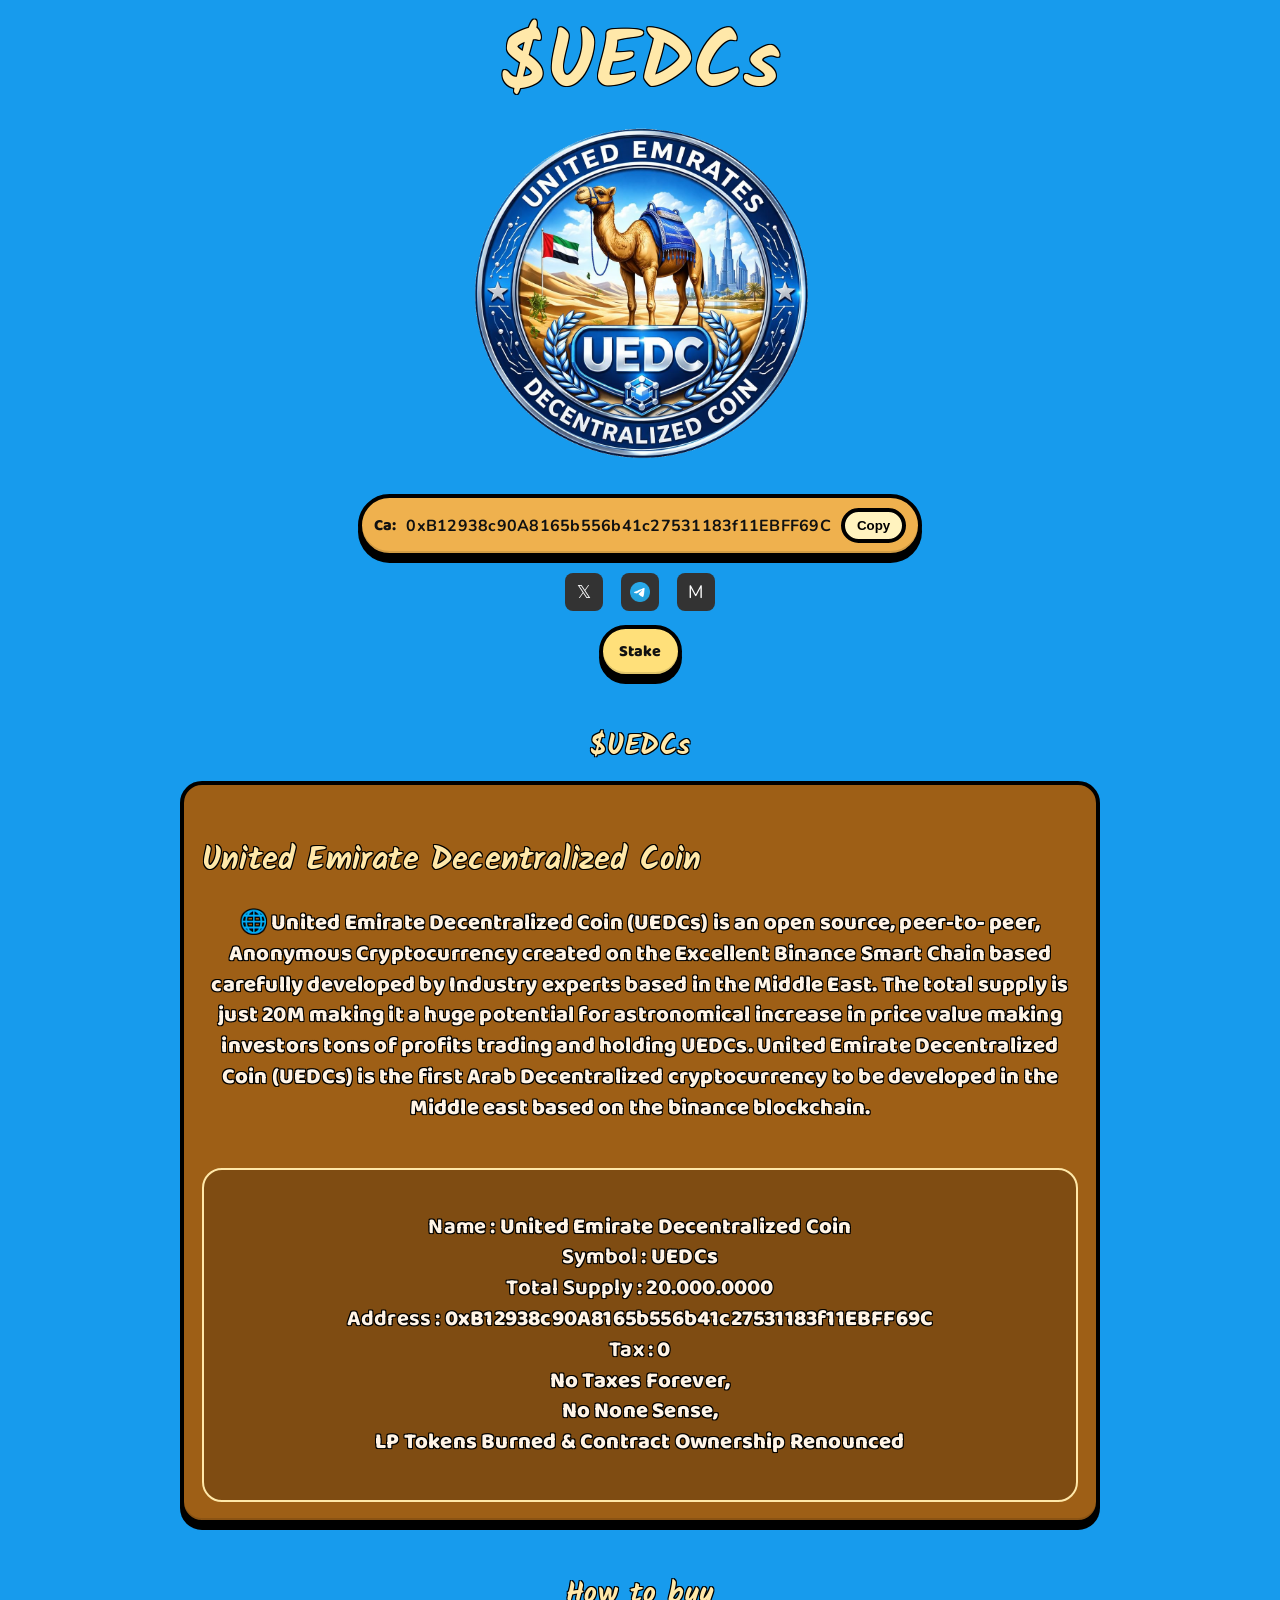
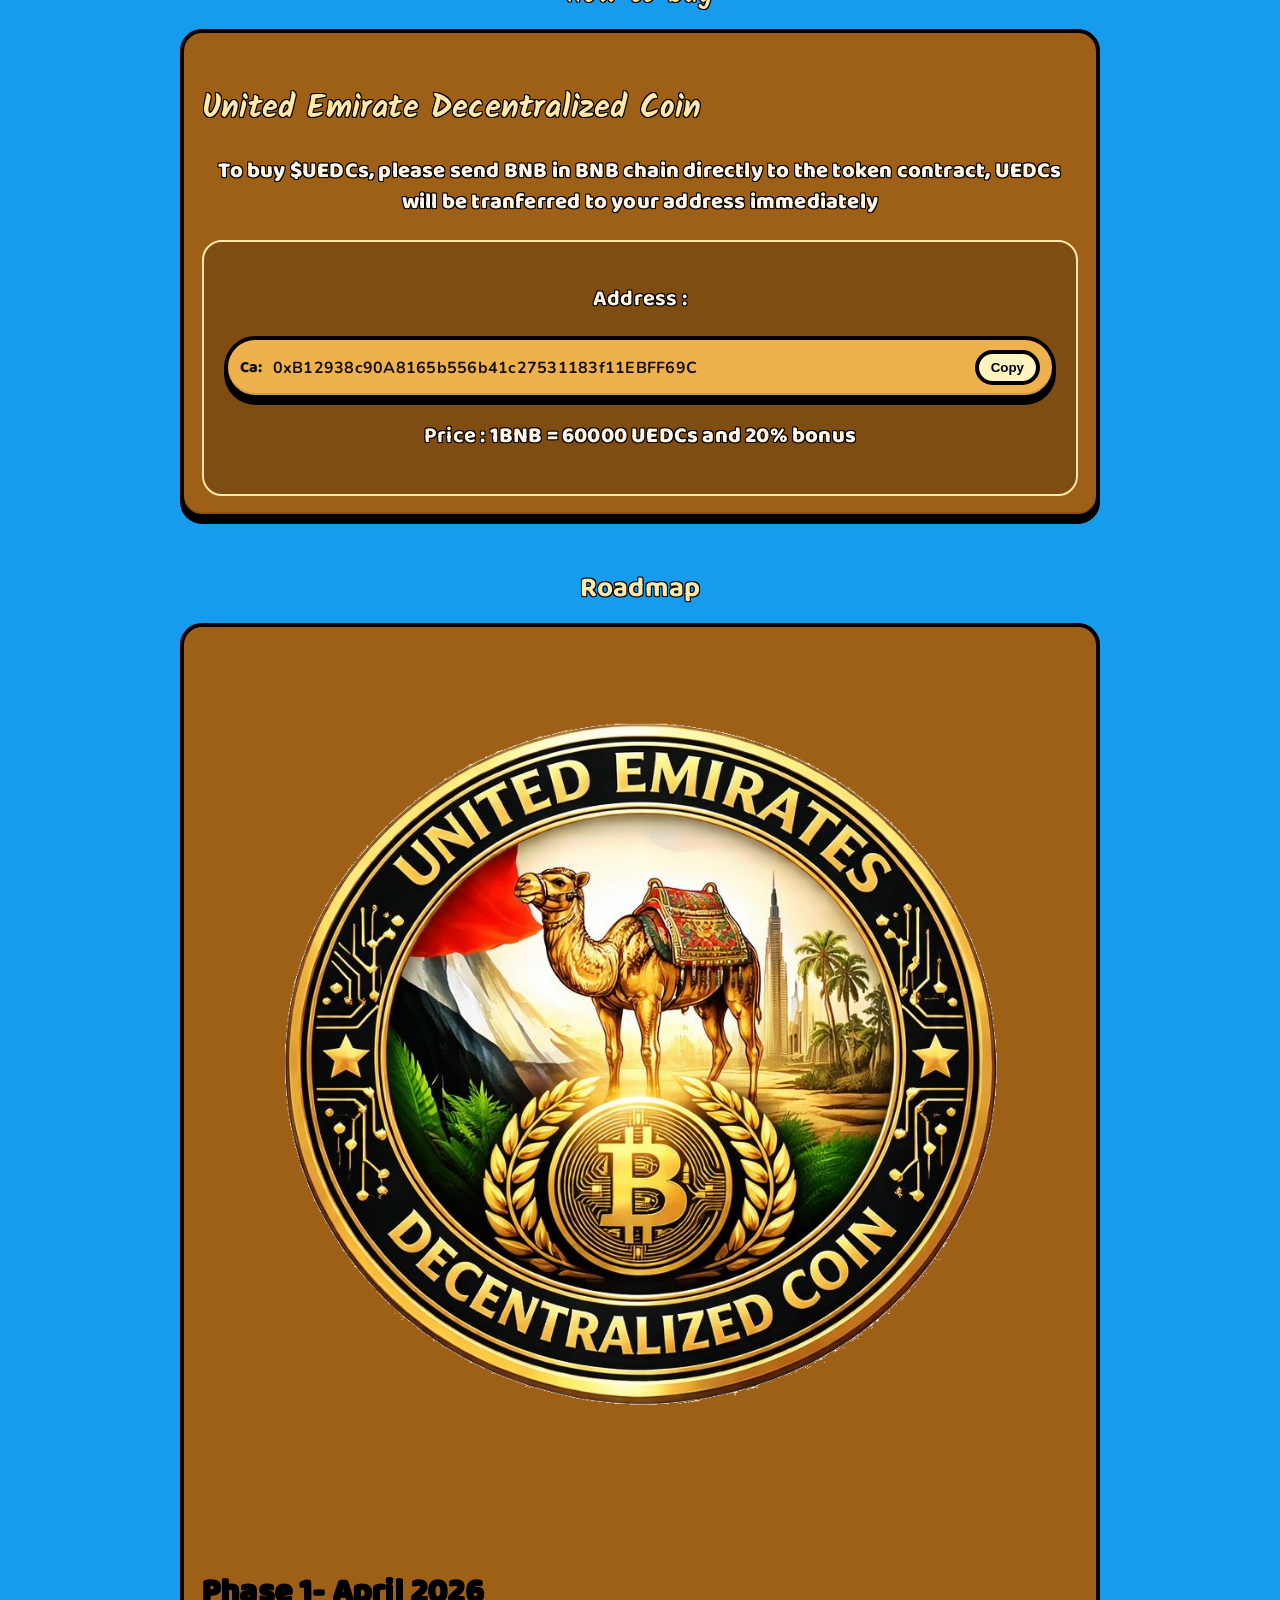
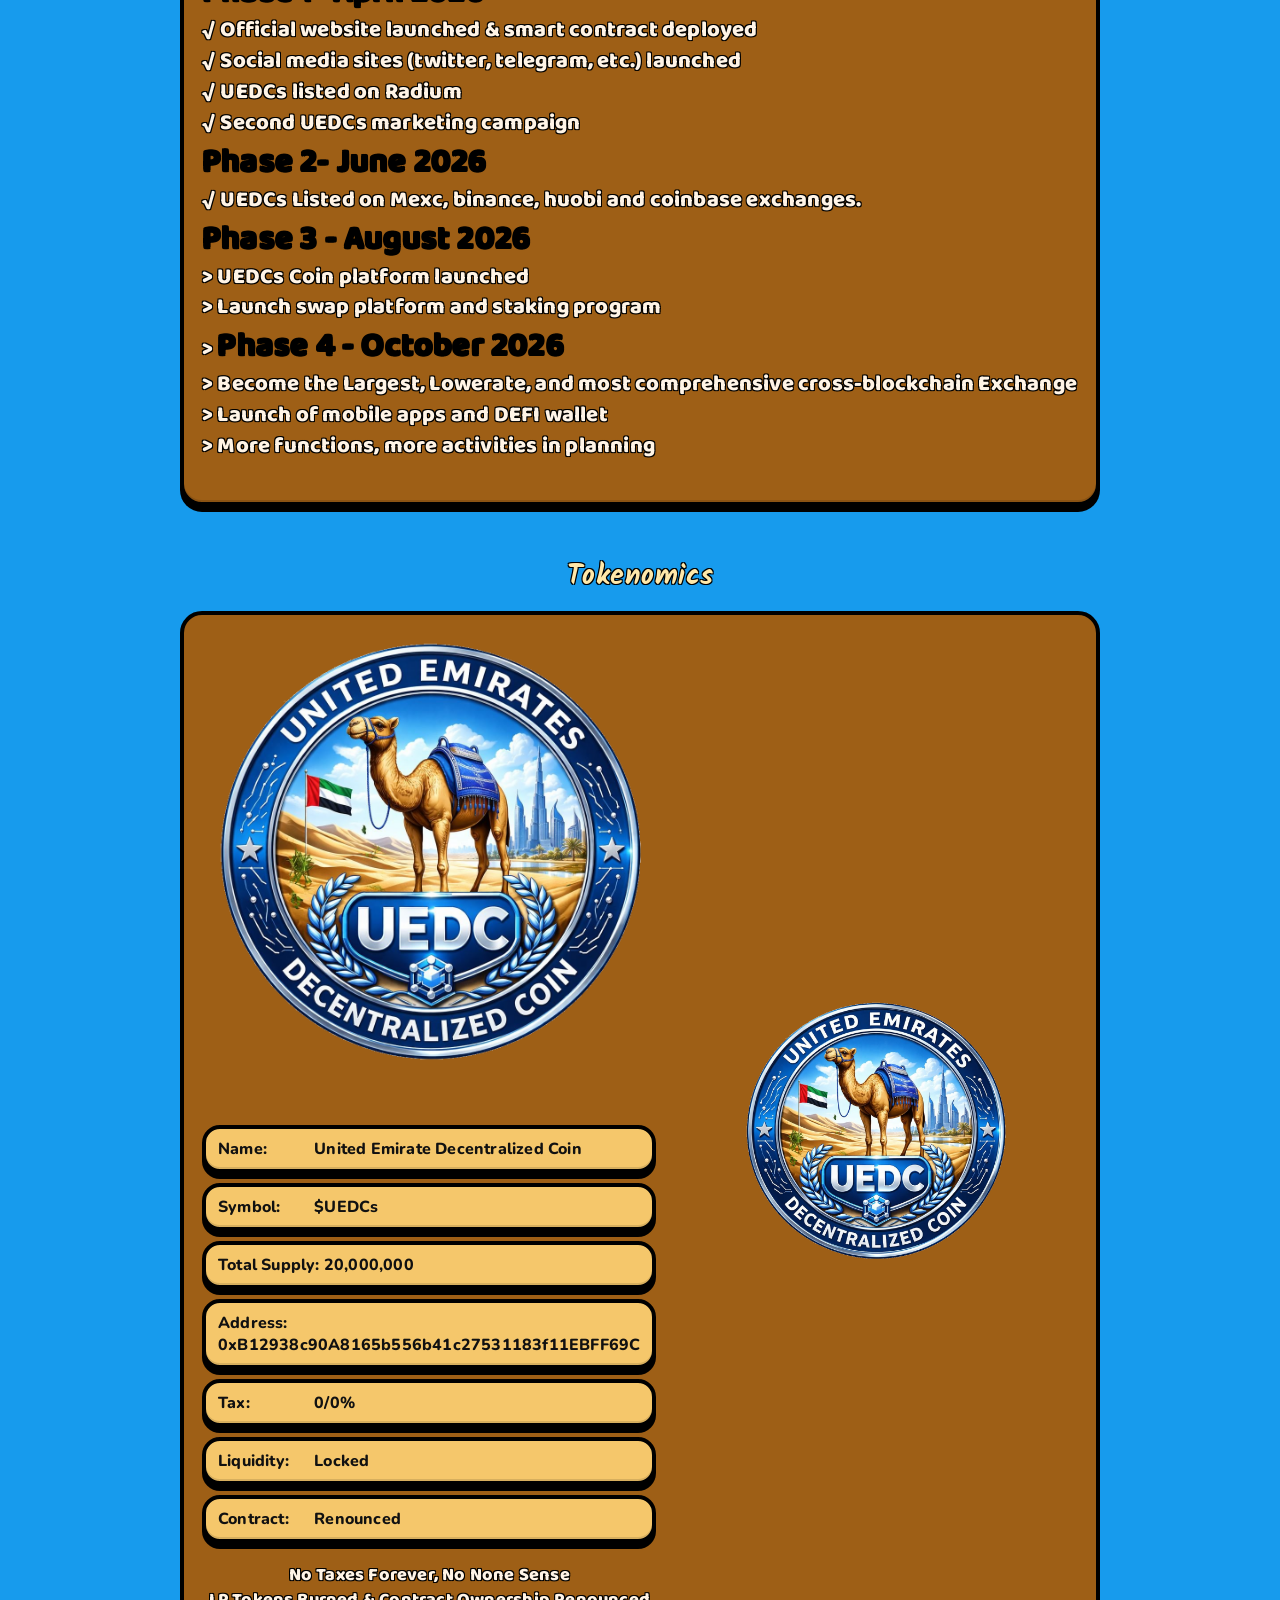
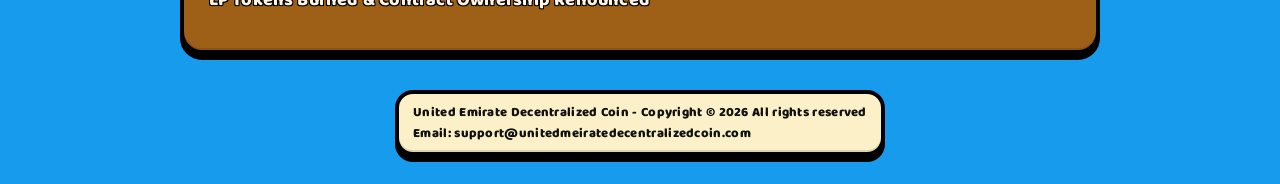
==== index.html @ dd16f847 "Add uedc code" ====
<!DOCTYPE html>
<html lang="en">
<head>
  <meta charset="UTF-8" />
  <meta name="viewport" content="width=device-width, initial-scale=1" />
  <title>UNITED EMIRATE DECENTRALIZED COIN - $UEDCs</title>
  <link rel="preconnect" href="https://fonts.googleapis.com">
  <link rel="preconnect" href="https://fonts.gstatic.com" crossorigin>
  <link href="https://fonts.googleapis.com/css2?family=Baloo+2:wght@400;600;800&family=Nunito:wght@400;700;900&family=Kalam:wght@300;400;700&display=swap" rel="stylesheet">
  <link rel="icon" href="logo.png">
  <meta property="og:title" content="UNITED EMIRATE DECENTRALIZED COIN - $UEDCs">
  <meta property="og:description" content="UNITED EMIRATE DECENTRALIZED COIN - $UEDCs">
  <meta property="og:image" content="logo.png">

  <style>
    :root{
      --bg: #179bed;
      --ink: #111111;
      --panel: #8B4F09;
      --card: #7B3F07;
      --pill: #F2B24E;
      --accent: #FFCE6A;
      --edge: #000000;
      --radius: 18px;
      --radius-lg: 22px;
      --border: 4px;
      --font-display: 'Baloo 2', system-ui, -apple-system, Segoe UI, Roboto, sans-serif;
      --font-body: 'Nunito', system-ui, -apple-system, Segoe UI, Roboto, sans-serif;
      --font-hand: 'Kalam', 'Baloo 2', cursive, system-ui, sans-serif;
    }
    *{ box-sizing: border-box; }
    html,body{ height:100%; }
    body{ margin:0; background: var(--bg); color: var(--ink); font-family: var(--font-body); letter-spacing:.2px; -webkit-font-smoothing: antialiased; -moz-osx-font-smoothing: grayscale; }

    .btn, .contract, .card, .facts li, .legal-box{
      border: var(--border) solid var(--edge);
      border-radius: var(--radius);
      background: #FBD06E;
      box-shadow: 0 6px 0 var(--edge), inset 0 -2px 0 rgba(0,0,0,.12);
    }

    .btn{ display:inline-block; background:#F7C54F; padding:10px 16px; border-radius:999px; font-weight:800; text-decoration:none; color:var(--ink); font-family: var(--font-display); transition: transform .06s ease; }
    .btn:hover{ transform: translateY(-1px);} .btn:active{ transform: translateY(1px);} .btn.buy{ background:#FFE07A; } .btn.primary{ background:#ffd05c; margin-right:10px;} .btn.outline{ background:#FBF0C7; }

    .hero{ display:flex; flex-direction:column; align-items:center; padding: 10px 18px 24px; }
    .brand{ margin:16px 0 8px; font-family: var(--font-hand); font-weight:700; font-size:62px; line-height:1; letter-spacing:.5px;
      text-shadow: -1px -1px 0 #000, 1px -1px 0 #000, -1px 1px 0 #000, 1px 1px 0 #000; color:#FFE8A9;
    }
    .hero-illustration{ width:260px; max-width:70vw; margin:6px auto 14px; border-radius: 50%; }

    .contract{ display:flex; align-items:center; gap:10px; padding:10px 12px; background:#EFB14E; border-radius:999px; max-width:860px; }
    .contract.small{ padding:10px 14px; }

    .contract .label{ font-weight:900; font-family: var(--font-display); }
    .contract .hash{ word-break: break-all; font-weight:700; letter-spacing:.25px; }
    .contract .copy{ margin-left:auto; border: var(--border) solid var(--edge); border-radius:999px; background:#FFF3BF; font-weight:800; padding:6px 12px; cursor:pointer; }

    .socials{ margin:16px 0 6px; display:flex; align-items:center; gap:18px; }
    .socials a{ display: block; width: 38px; height: 38px; background: #333; border-radius: 8px; display: flex; align-items: center; justify-content: center; color: white; text-decoration: none; font-size: 18px; transition: transform 0.3s ease; }
    .socials a:hover{ transform: scale(1.1); }

    .hero-cta{ margin: 8px 0 0; display:flex; justify-content:center; }

    .section{ padding:8px 18px 26px; }
    .section h2{ text-align:center; margin:14px 0 12px; font-family: var(--font-display); font-size:28px;
      text-shadow:-1px -1px 0 #000,1px -1px 0 #000,-1px 1px 0 #000,1px 1px 0 #000; color:#FFE8A9; }
    .card{ background:#9E5F16; border-radius:22px; padding:18px; position:relative; }
    .about-card{ max-width:920px; margin:0 auto; }
    .poem{ color:#fff4e6; font-weight:800; font-size:20px; text-align:center; line-height:1.4;
      text-shadow:-1px -1px 0 #000,1px -1px 0 #000,-1px 1px 0 #000,1px 1px 0 #000; font-family: var(--font-display); }

    /* Tokenomics layout */
    .token-card{ display:grid; grid-template-columns: 1.25fr 0.75fr; gap:16px; max-width:920px; margin:0 auto; align-items:center; }
    .facts{ list-style:none; padding:0; margin:12px 0 0; display:grid; gap:10px; }
    .facts li{ background:#F5C76B; padding:9px 12px; font-weight:800; overflow-wrap: break-word; word-wrap: break-word; }
    .facts li span{ display:inline-block; min-width:92px; }
    .token-right{ display:flex; align-items:center; justify-content:center; }
    .coin{ width: 240px; height:auto; display:block; margin-top:14px; border-radius: 50%; }

    .footer{ display:flex; justify-content:center; gap:12px; padding:22px 18px 10px; }
    .legalbar{ display:flex; justify-content:center; padding: 10px 12px 28px; }
    .legal-box{ background:#FBF0C7; padding: 8px 14px; font-weight:800; font-family: var(--font-display); font-size:13px; letter-spacing:.3px; }

    /* Handwritten headings */
    #about h2, #tokenomics h2{
      font-family: var(--font-hand);
      letter-spacing:.5px;
    }

    /* Responsive design */
    .brand{ font-size: clamp(44px, 7vw, 80px); }
    .hero-illustration{ width: clamp(200px, 36vw, 360px); }
    .poem{ font-size: clamp(18px, 2.1vw, 22px); }
    .coin{ width: clamp(190px, 26vw, 280px); margin-top: 8px; }

    @media (max-width: 900px){
      .token-card{ grid-template-columns: 1fr; }
      .token-right{ display:flex; justify-content:center; }
    }

    @media (max-width: 780px){
      .contract .hash{
        white-space: normal;
        overflow-wrap: anywhere;
        word-break: break-word;
        line-height:1.2;
        font-size: 14px;
      }
      .coin{ margin-top: 6px; }
      .facts{ gap: 8px; }
    }

    @media (min-width: 901px){
      .token-card{ grid-template-columns: 1fr 1fr; }
    }

    /* Enhanced Mobile Responsiveness */
    @media (max-width: 600px){
      .hero{ padding: 8px 12px 20px; }
      .brand{ margin: 12px 0 6px; }
      .hero-illustration{ margin: 4px auto 12px; }
      
      .contract{ flex-direction: column; align-items: stretch; gap: 8px; padding: 12px; }
      .contract .label{ text-align: center; }
      .contract .hash{ text-align: center; font-size: 13px; }
      .contract .copy{ margin-left: 0; width: 100%; text-align: center; padding: 8px 12px; }
      
      .socials{ gap: 14px; flex-wrap: wrap; justify-content: center; }
      .socials a{ width: 42px; height: 42px; font-size: 20px; }
      
      .hero-cta{ width: 100%; padding: 0 12px; }
      .btn.buy{ width: 100%; text-align: center; padding: 12px 20px; font-size: 16px; }
      
      .section{ padding: 6px 12px 20px; }
      .section h2{ font-size: 24px; margin: 10px 0 10px; }
      
      .card{ padding: 14px; border-radius: 18px; overflow: hidden; }
      .about-card h3{ font-size: 1.5rem !important; margin-bottom: 15px !important; }
      .poem{ font-size: 16px; line-height: 1.5; word-wrap: break-word; overflow-wrap: break-word; }
      
      .facts li{ padding: 8px 10px; font-size: 14px; word-break: break-all; }
      .facts li span{ min-width: 80px; display: block; word-break: normal; }
      
      .footer{ flex-direction: column; gap: 10px; padding: 18px 12px 8px; }
      .footer .btn{ width: 100%; text-align: center; margin: 0 !important; padding: 12px 16px; }
      
      .legalbar{ padding: 8px 12px 24px; }
      .legal-box{ font-size: 11px; text-align: center; padding: 6px 10px; }
      
      .token-card{ gap: 12px; }
      .coin{ margin-top: 4px; }
    }

    @media (max-width: 400px){
      .brand{ font-size: 40px; }
      .hero-illustration{ width: 180px; }
      .contract .hash{ font-size: 12px; }
      .poem{ font-size: 15px; }
      .section h2{ font-size: 22px; }
      .about-card h3{ font-size: 1.3rem !important; }
      .socials a{ width: 38px; height: 38px; font-size: 18px; }
    }
  </style>

  <style id="heading-font-fix">
    #about h2, #tokenomics h2{
      font-family: 'Kalam', 'Baloo 2', cursive, system-ui, sans-serif !important;
      letter-spacing: .5px;
    }
  </style>

</head>
<body>
  <main class="hero">
    <h1 class="brand">$UEDCs</h1>
    <img class="hero-illustration" src="logo.png" alt="Desertdoge" />
    <div class="contract" id="contractBox">
      <span class="label">Ca:</span>
      <span class="hash" id="contractText"> 0xB12938c90A8165b556b41c27531183f11EBFF69C</span>
      <button class="copy" id="copyBtn" aria-label="Copy contract">Copy</button>
    </div>
    <nav class="socials">
      <a href="https://x.com/UnitedCoin36058" aria-label="X" target="_blank" rel="noopener">𝕏</a>
      <a href="https://t.me/unitedemiratedecentralizedcoin" aria-label="Telegram" target="_blank" rel="noopener"><img src="telegram-icon.png" width="20px"/></a>
      <a href="https://www.dextools.io/app/en/solana/pair-explorer/5kgfdkgiPB3AuE3peMrsiwGQzLRu9n7xHU1p9ER8rSuH?t=1760807469174" aria-label="Medium" target="_blank" rel="noopener">M</a>
    </nav>
    <!--
    <div class="hero-cta">
      <a class="btn buy" href="https://raydium.io/swap/?inputMint=sol&outputMint=0xB12938c90A8165b556b41c27531183f11EBFF69C" target="_blank" rel="noopener">Buy Now</a>
    </div> -->
    <div class="hero-cta">
      <a class="btn buy" href="./staking/" target="_blank" rel="noopener">Stake</a>
    </div>
    
  </main>

  <section id="about" class="section">
    <h2>$UEDCs</h2>
    <div class="card about-card">
      <h3 style="color: #FFE8A9; font-family: var(--font-hand); font-size: 2rem; margin-bottom: 20px; text-shadow: -1px -1px 0 #000, 1px -1px 0 #000, -1px 1px 0 #000, 1px 1px 0 #000;">United Emirate Decentralized Coin</h3>
      <p class="poem">
        🌐 United Emirate Decentralized Coin (UEDCs) is an open source, peer-to- peer, Anonymous Cryptocurrency created on the Excellent Binance Smart Chain based carefully developed by Industry experts based in the Middle East. The total supply is just 20M making it a huge potential for astronomical increase in price value making investors tons of profits trading and holding UEDCs. United Emirate Decentralized Coin (UEDCs) is the first Arab Decentralized cryptocurrency to be developed in the Middle east based on the binance blockchain.
      </p>
      <br/>
      <div style="border: 2px solid #FFE8A9; border-radius: 20px; padding: 20px; background: rgba(0,0,0,0.2);">
        <p class="poem">

 <strong>Name :</strong>  United Emirate Decentralized Coin</br>

 <strong>Symbol :</strong>  UEDCs</br>

<strong>Total Supply :</strong>  20.000.0000</br>

<strong>Address :</strong>   0xB12938c90A8165b556b41c27531183f11EBFF69C </br> 

<strong>Tax :</strong>   0</br>
No Taxes Forever,</br>
No None Sense,</br>
LP Tokens Burned & Contract Ownership Renounced</br>
        </p>
      </div>
    </div>
  </section>

  <section id="about" class="section">
    <h2>How to buy</h2>
    <div class="card about-card">
      <h3 style="color: #FFE8A9; font-family: var(--font-hand); font-size: 2rem; margin-bottom: 20px; text-shadow: -1px -1px 0 #000, 1px -1px 0 #000, -1px 1px 0 #000, 1px 1px 0 #000;">United Emirate Decentralized Coin</h3>
      <p class="poem">
        To buy $UEDCs, please send BNB in BNB chain directly to the token contract, UEDCs will be tranferred to your address immediately
      <br/>
      <div style="border: 2px solid #FFE8A9; border-radius: 20px; padding: 20px; background: rgba(0,0,0,0.2);">
        <p class="poem">
        <strong>Address :</strong> </p>
        <div class="contract" id="contractBox2">
          <span class="label">Ca:</span>
          <span class="hash" id="contractText2"> 0xB12938c90A8165b556b41c27531183f11EBFF69C</span>
          <button class="copy" id="copyBtn2" aria-label="Copy contract">Copy</button>
        </div>
      <p class="poem">
        <strong>Price :</strong> 1BNB = 60000 UEDCs and 20% bonus</br>
        </p>
      </div>
    </div>
  </section>

  <section id="roadmap" class="section">
    <h2>Roadmap</h2>
    <div class="card about-card">
      <img src="logo2.png" alt="Roadmap" style="width: 100%; border-radius: 15px; margin-bottom: 20px;">
      <p class="poem" style="text-align: left;">

<strong style="font-size: 1.5em; color: black;">Phase 1- April 2026</strong></br>

√ Official website launched & smart contract deployed</br>

√ Social media sites (twitter, telegram, etc.) launched</br>

√ UEDCs listed on Radium</br>

√ Second UEDCs marketing campaign</br>

<strong style="font-size: 1.5em; color: black;">Phase 2- June 2026</strong></br>

√ UEDCs Listed on Mexc, binance, huobi and coinbase exchanges.</br>

<strong style="font-size: 1.5em; color: black;">Phase 3 - August 2026</strong></br>
> UEDCs Coin platform launched</br>
> Launch swap platform and staking program </br>
>

<strong style="font-size: 1.5em; color: black;">Phase 4 -  October 2026</strong></br>
> Become the Largest, Lowerate, and most comprehensive cross-blockchain Exchange</br>
> Launch of mobile apps and DEFI wallet</br>
> More functions, more activities in planning</br>
      </p>
    </div>
  </section>

  <section id="tokenomics" class="section">
    <h2>Tokenomics</h2>
    <div class="card token-card">
      <div class="token-left">
        <img src="logo.png" alt="Desertdoge Character" style="width: 100%; border-radius: 15px; margin-bottom: 20px;">
        <ul class="facts">
          <li><span>Name:</span> United Emirate Decentralized Coin</li>
          <li><span>Symbol:</span> $UEDCs</li>
          <li><span>Total Supply:</span> 20,000,000</li>
          <li><span>Address:</span> 0xB12938c90A8165b556b41c27531183f11EBFF69C</li>
          <li><span>Tax:</span> 0/0%</li>
          <li><span>Liquidity:</span> Locked</li>
          <li><span>Contract:</span> Renounced</li>
        </ul>
        <p class="poem" style="margin-top: 20px; font-size: 18px;">
          No Taxes Forever, No None Sense<br/>
          LP Tokens Burned & Contract Ownership Renounced
        </p>
      </div>
      <div class="token-right">
        <img class="coin" src="logo.png" alt="Desertdoge Token" />
      </div>
    </div>
  </section>
<!--
  <section class="section" style="text-align: center;">
    <h2>$UEDCs</h2>
    <div style="margin: 30px 0;">
      <a class="btn buy" href="https://raydium.io/swap/?inputMint=sol&outputMint=0xB12938c90A8165b556b41c27531183f11EBFF69C" style="font-size: 20px; padding: 15px 40px;">BUY NOW</a>
    </div>
  </section>

  <footer id="buy" class="footer">
    <a class="btn primary" href="https://raydium.io/swap/?inputMint=sol&outputMint=0xB12938c90A8165b556b41c27531183f11EBFF69C" target="_blank" rel="noopener">Buy on Radium</a>
    <a class="btn outline" href="https://solscan.io/token/0xB12938c90A8165b556b41c27531183f11EBFF69C" target="_blank" rel="noopener">Check on Solana</a>
    <a class="btn outline" href="https://raydium.io/swap/?inputMint=sol&outputMint=0xB12938c90A8165b556b41c27531183f11EBFF69C" target="_blank" rel="noopener">Chart</a>
  </footer>
-->
  <footer class="legalbar">
    <div class="legal-box">United Emirate Decentralized Coin - Copyright © 2026 All rights reserved
    </br>
    Email: support@unitedmeiratedecentralizedcoin.com

    </div>
  </footer>

  <script>
    // Copy contract
    const copyBtn=document.getElementById('copyBtn');
    if(copyBtn){
      copyBtn.addEventListener('click',()=>{
        const txt=document.getElementById('contractText').textContent.trim();
        navigator.clipboard.writeText(txt);
        copyBtn.textContent='Copied!';
        setTimeout(()=>copyBtn.textContent='Copy',1400);
      });
    }

    const copyBtn2=document.getElementById('copyBtn2');
    if(copyBtn2){
      copyBtn2.addEventListener('click',()=>{
        const txt2=document.getElementById('contractText2').textContent.trim();
        navigator.clipboard.writeText(txt2);
        copyBtn2.textContent='Copied!';
        setTimeout(()=>copyBtn2.textContent='Copy',1400);
      });
    }

    // Alternative copy function
    function copy() {
      navigator.clipboard.writeText("0xf211e23022ae0b820e511331efab4f28852024b0");
      alert("Copied the address: 0xf211e23022ae0b820e511331efab4f28852024b0");
    }

    // Smooth scroll for anchor links
    document.querySelectorAll('a[href^="#"]').forEach(anchor => {
      anchor.addEventListener('click', function (e) {
        e.preventDefault();
        const target = document.querySelector(this.getAttribute('href'));
        if (target) {
          target.scrollIntoView({ behavior: 'smooth', block: 'start' });
        }
      });
    });
  </script>
</body>
</html>
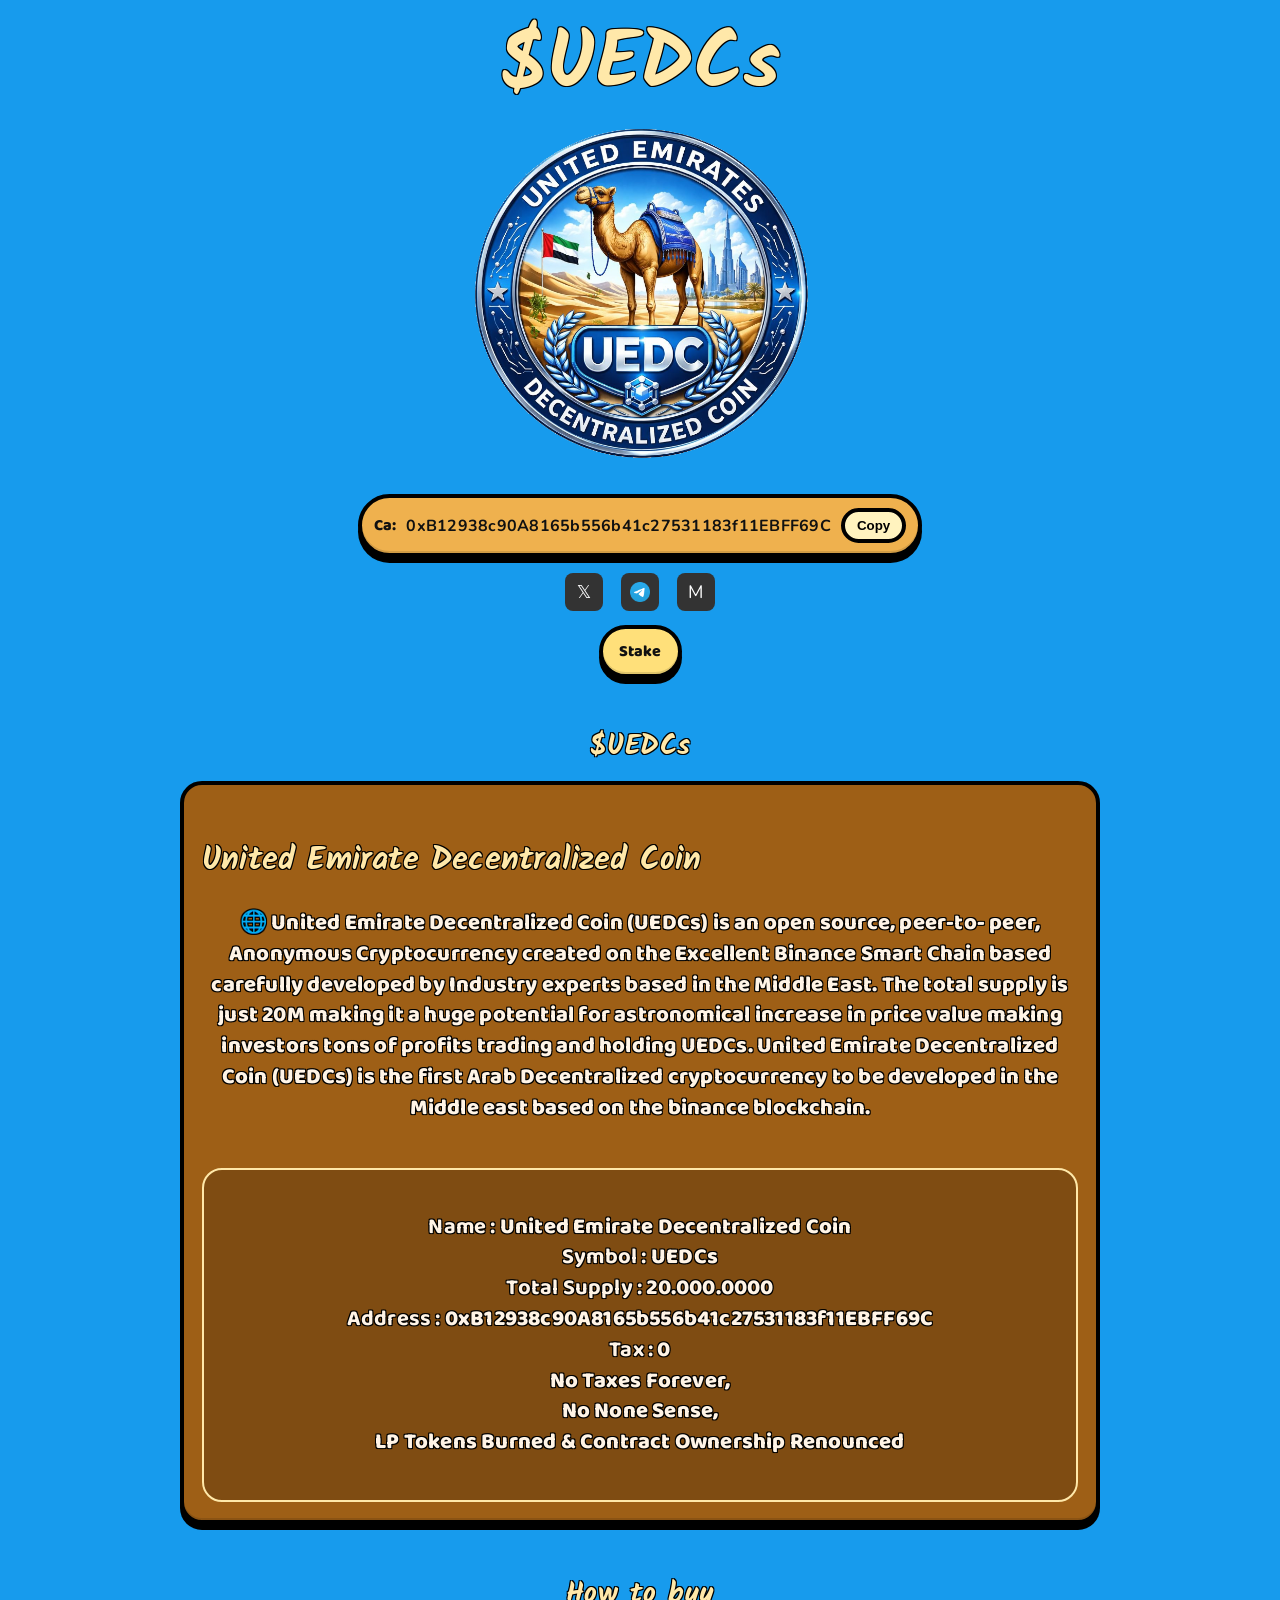
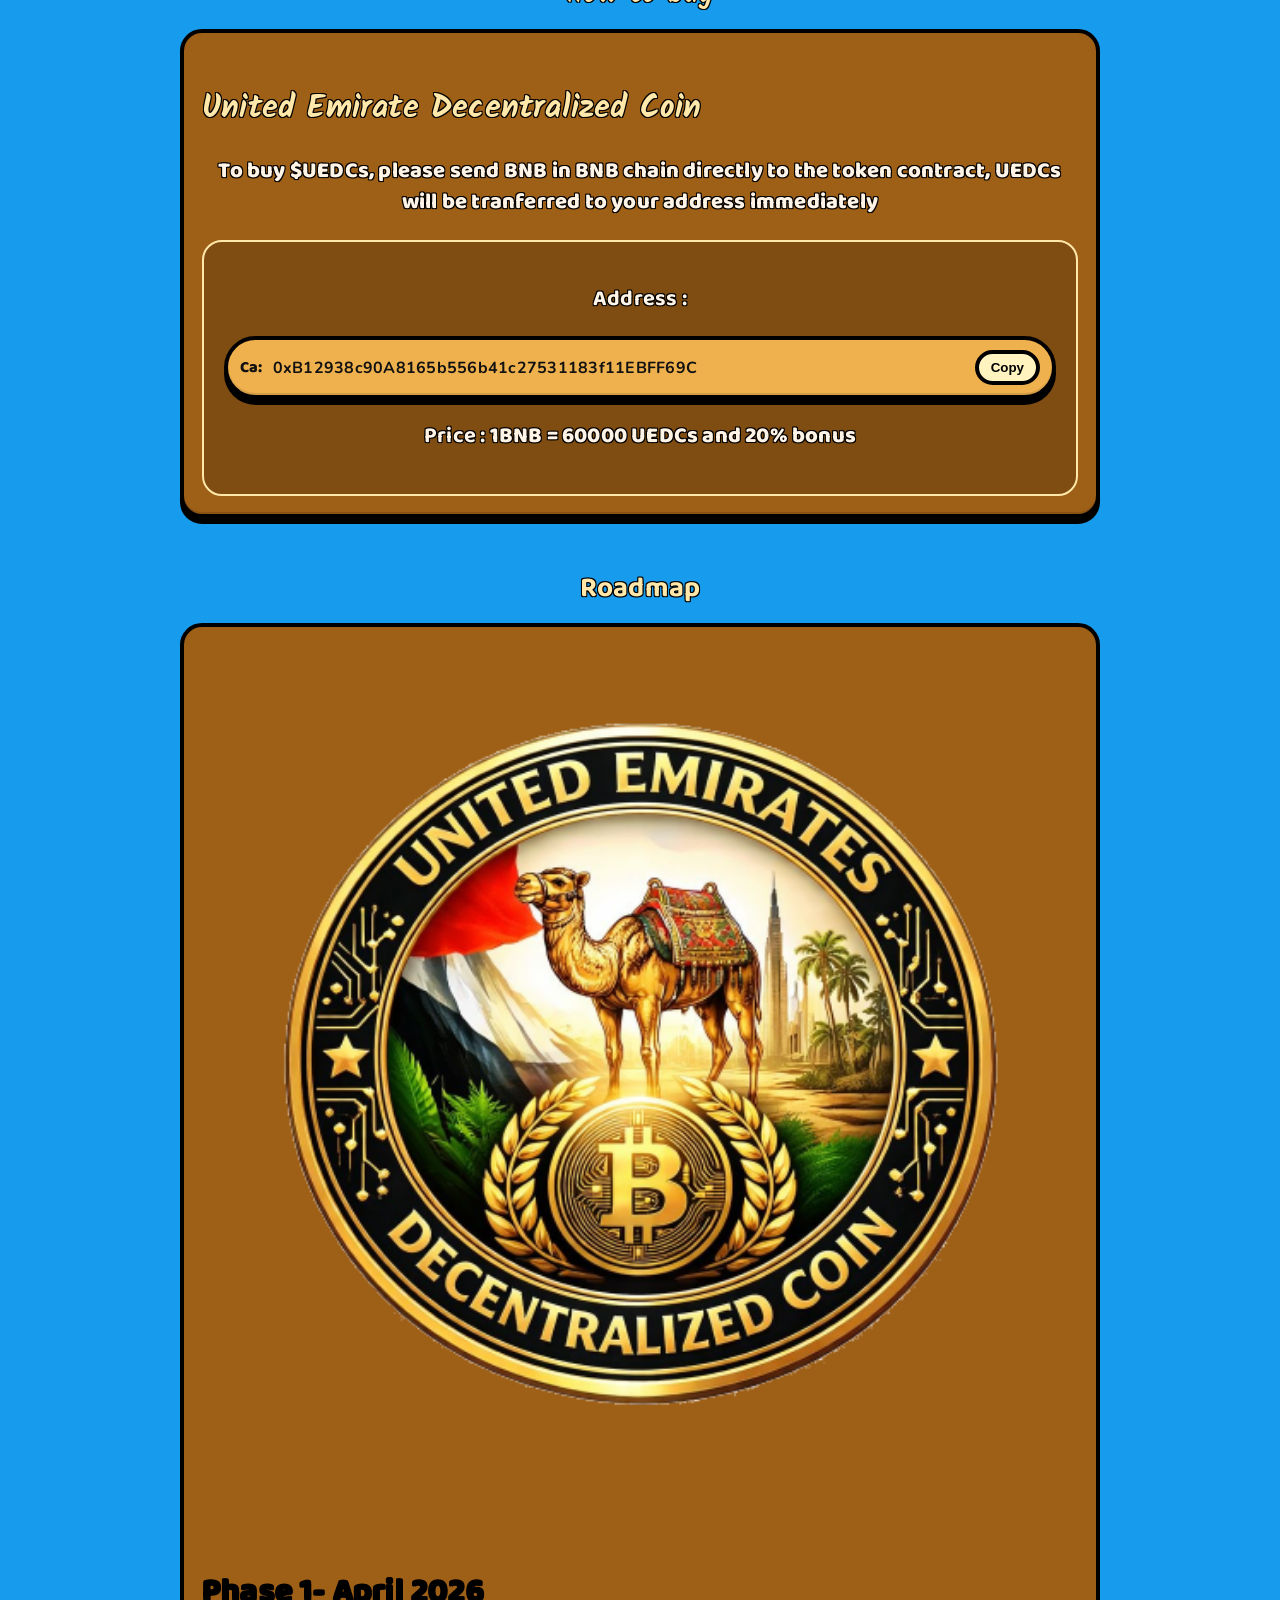
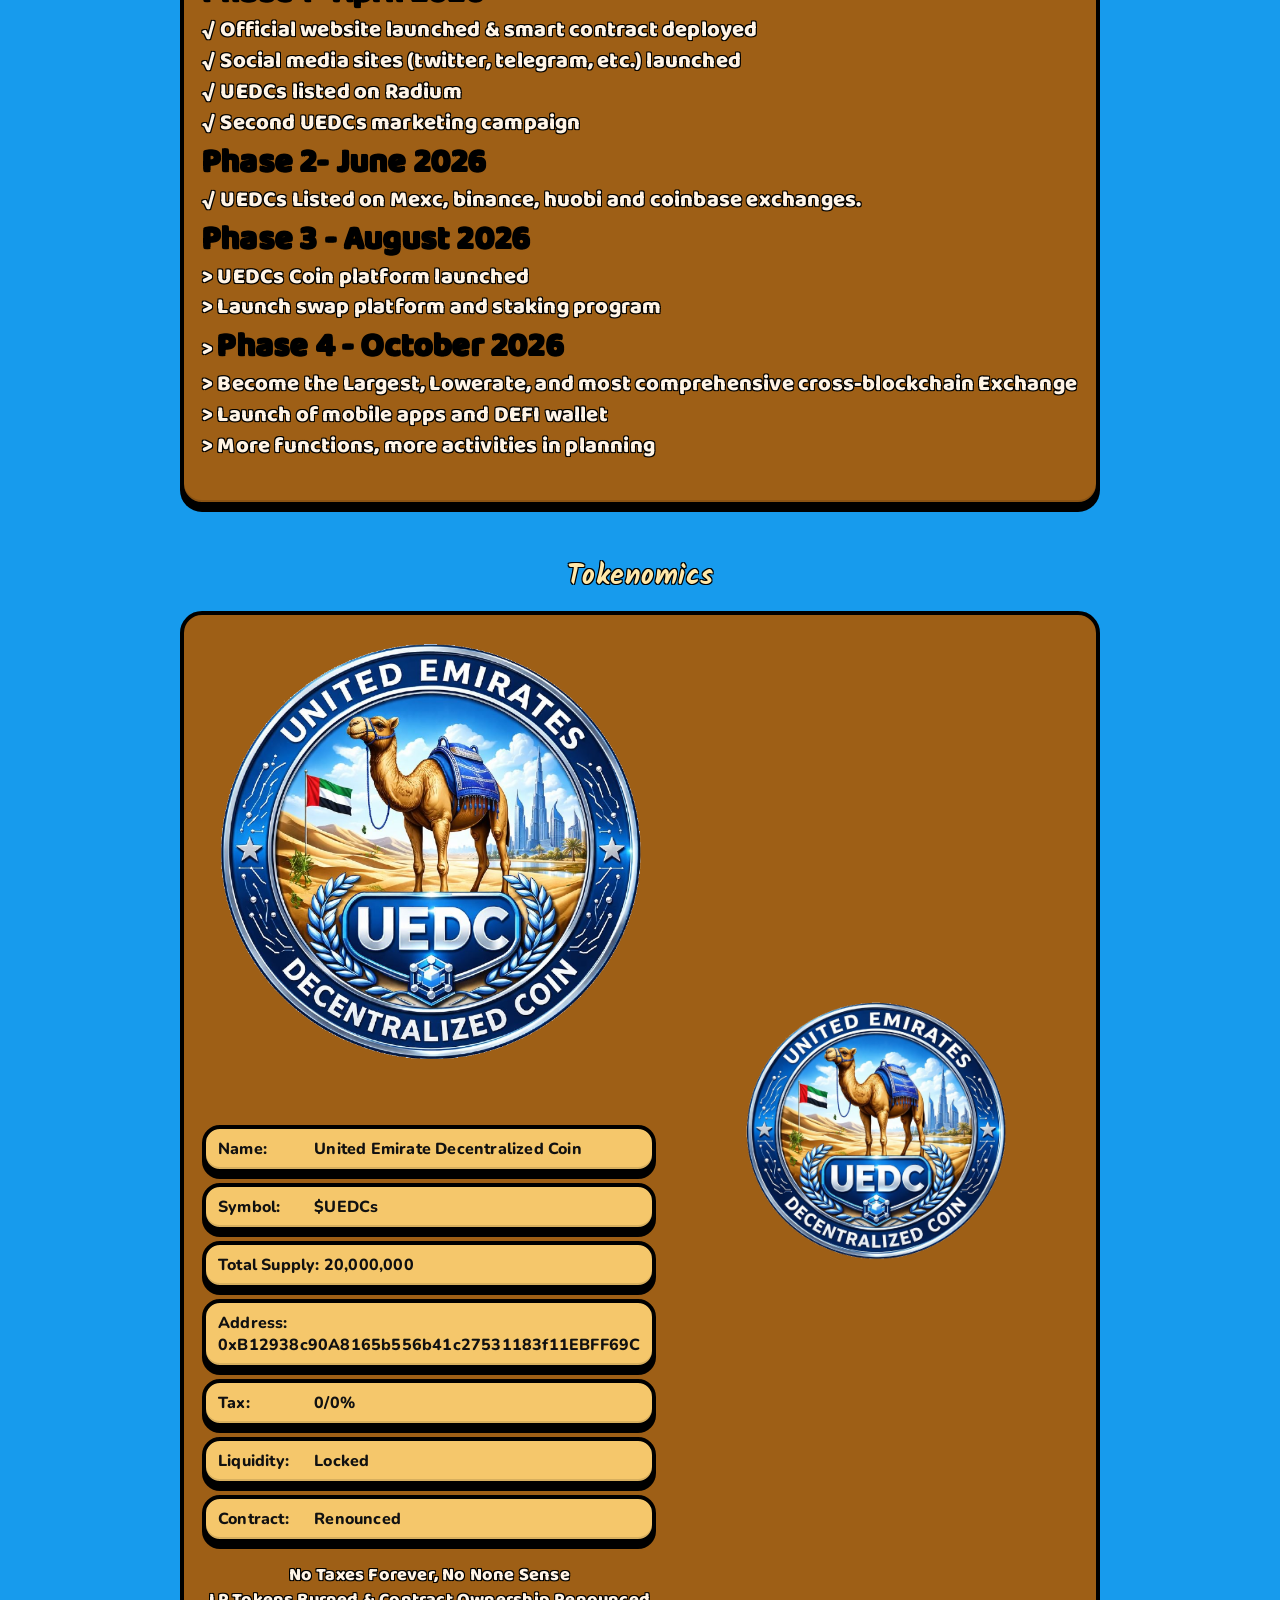
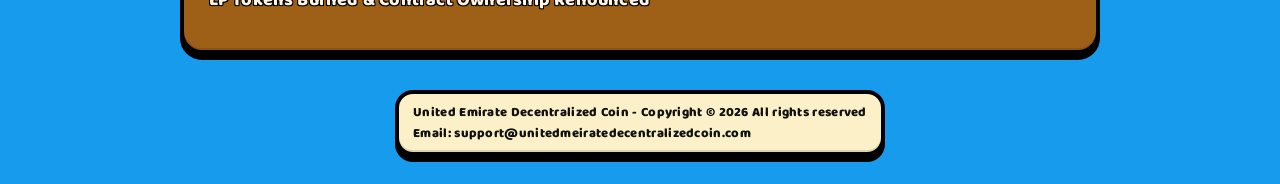
==== commit ffc338cd: "update images" ====
--- a/index.html
+++ b/index.html
@@ -182,7 +182,7 @@
     <nav class="socials">
       <a href="https://x.com/UnitedCoin36058" aria-label="X" target="_blank" rel="noopener">𝕏</a>
       <a href="https://t.me/unitedemiratedecentralizedcoin" aria-label="Telegram" target="_blank" rel="noopener"><img src="telegram-icon.png" width="20px"/></a>
-      <a href="https://www.dextools.io/app/en/solana/pair-explorer/5kgfdkgiPB3AuE3peMrsiwGQzLRu9n7xHU1p9ER8rSuH?t=1760807469174" aria-label="Medium" target="_blank" rel="noopener">M</a>
+      <a href="https://medium.com/@UEDCS" aria-label="Medium" target="_blank" rel="noopener">M</a>
     </nav>
     <!--
     <div class="hero-cta">
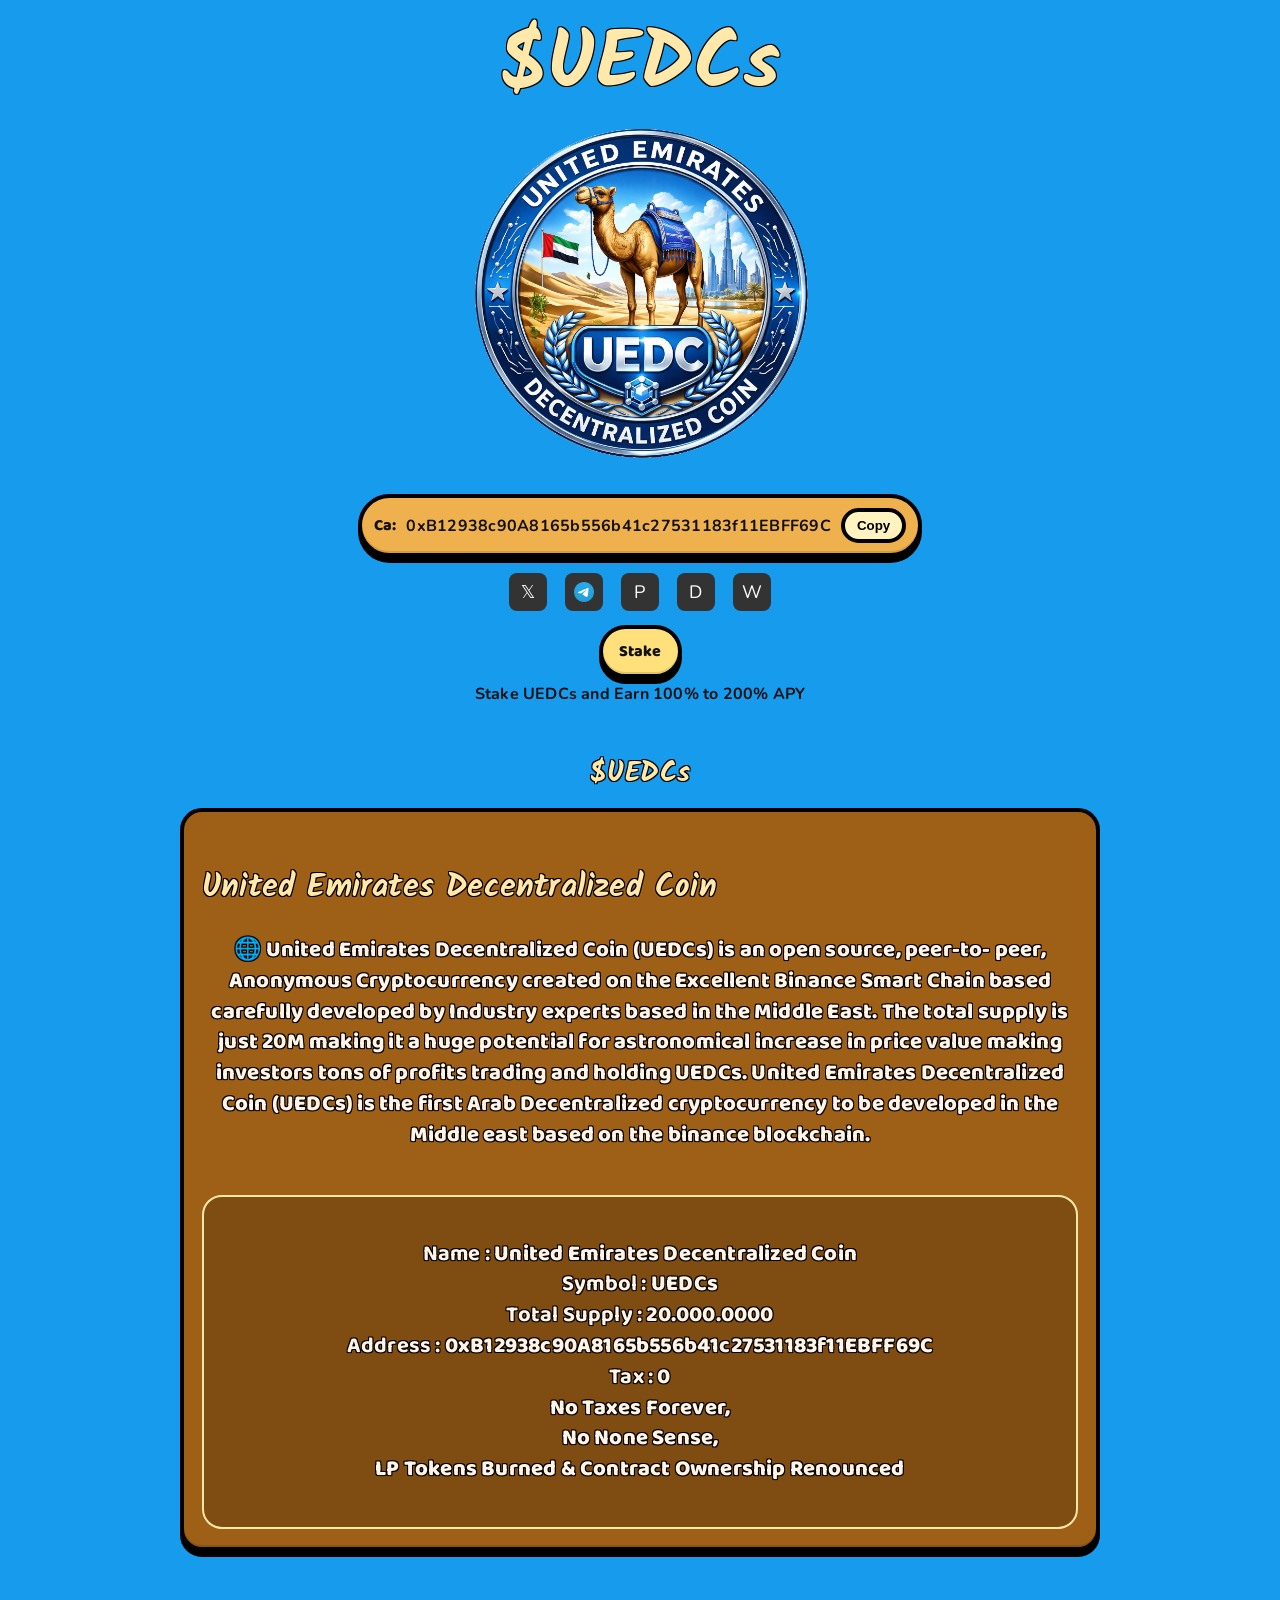
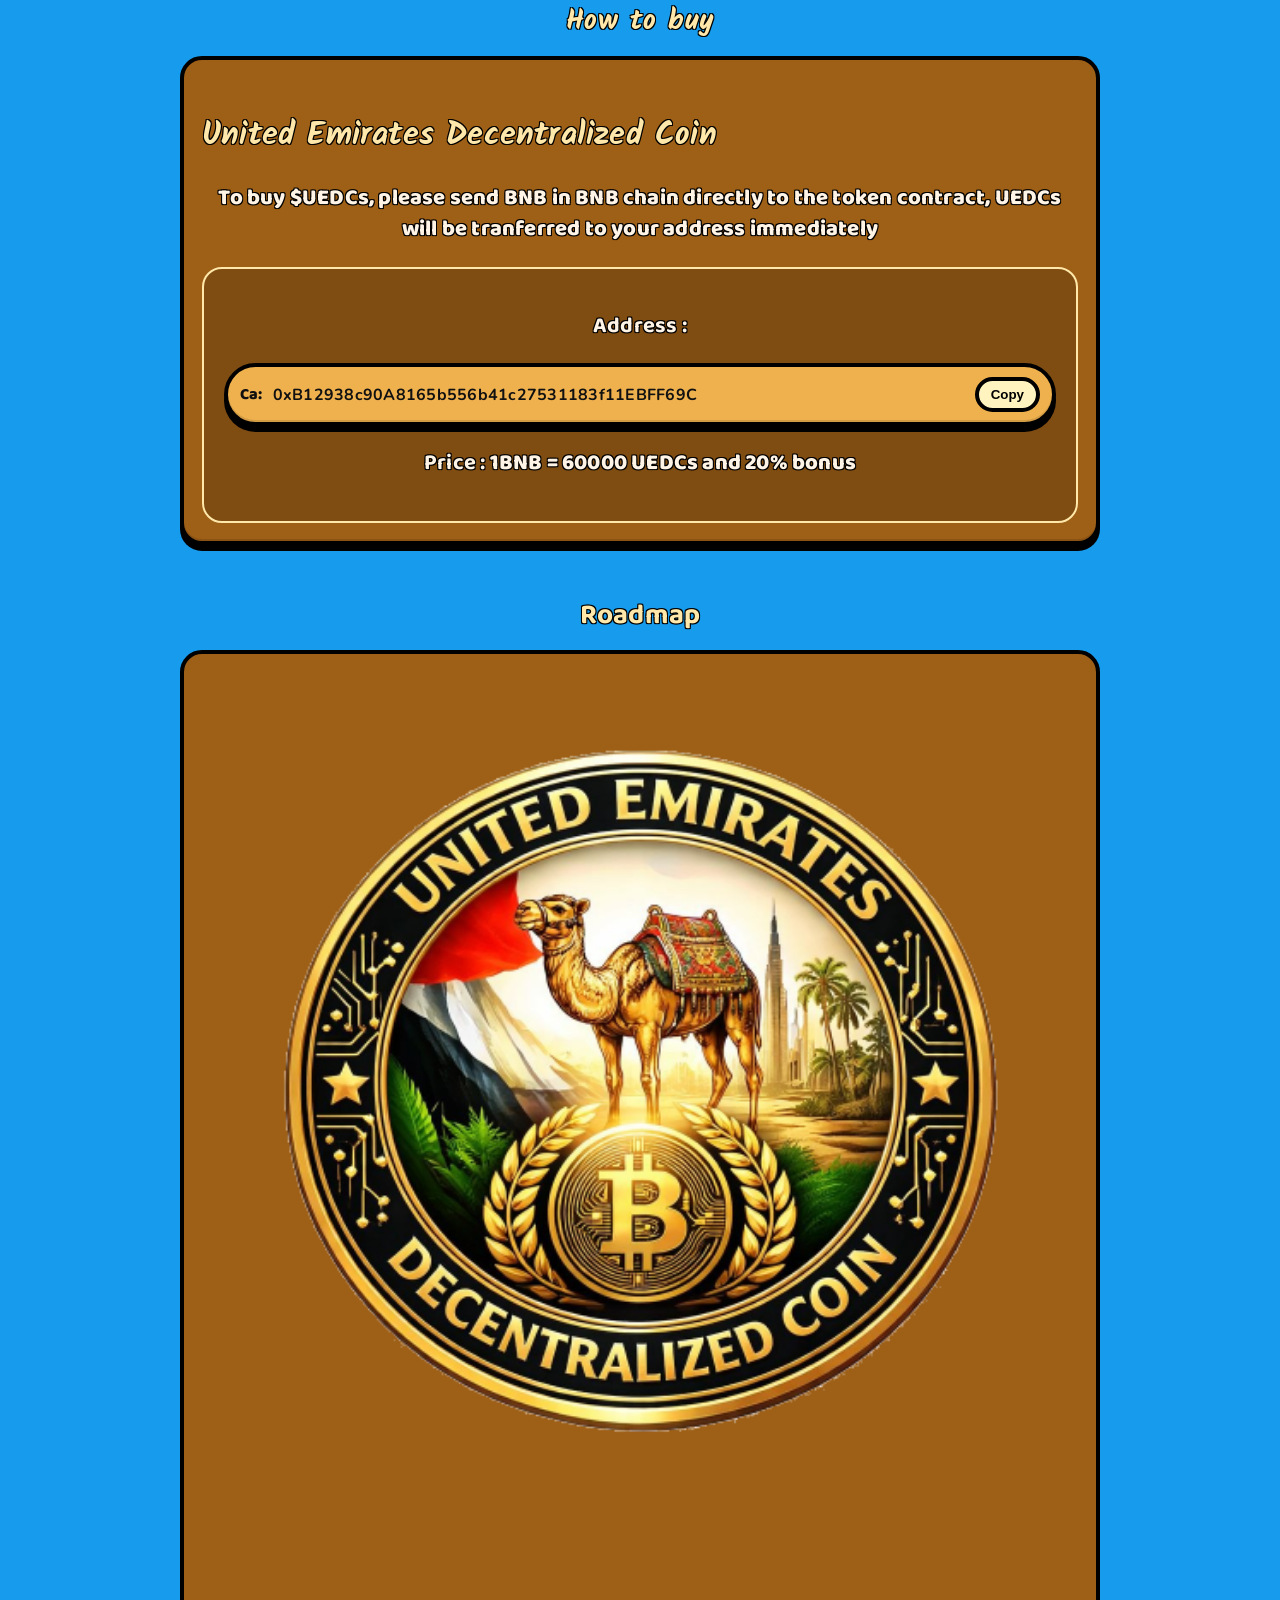
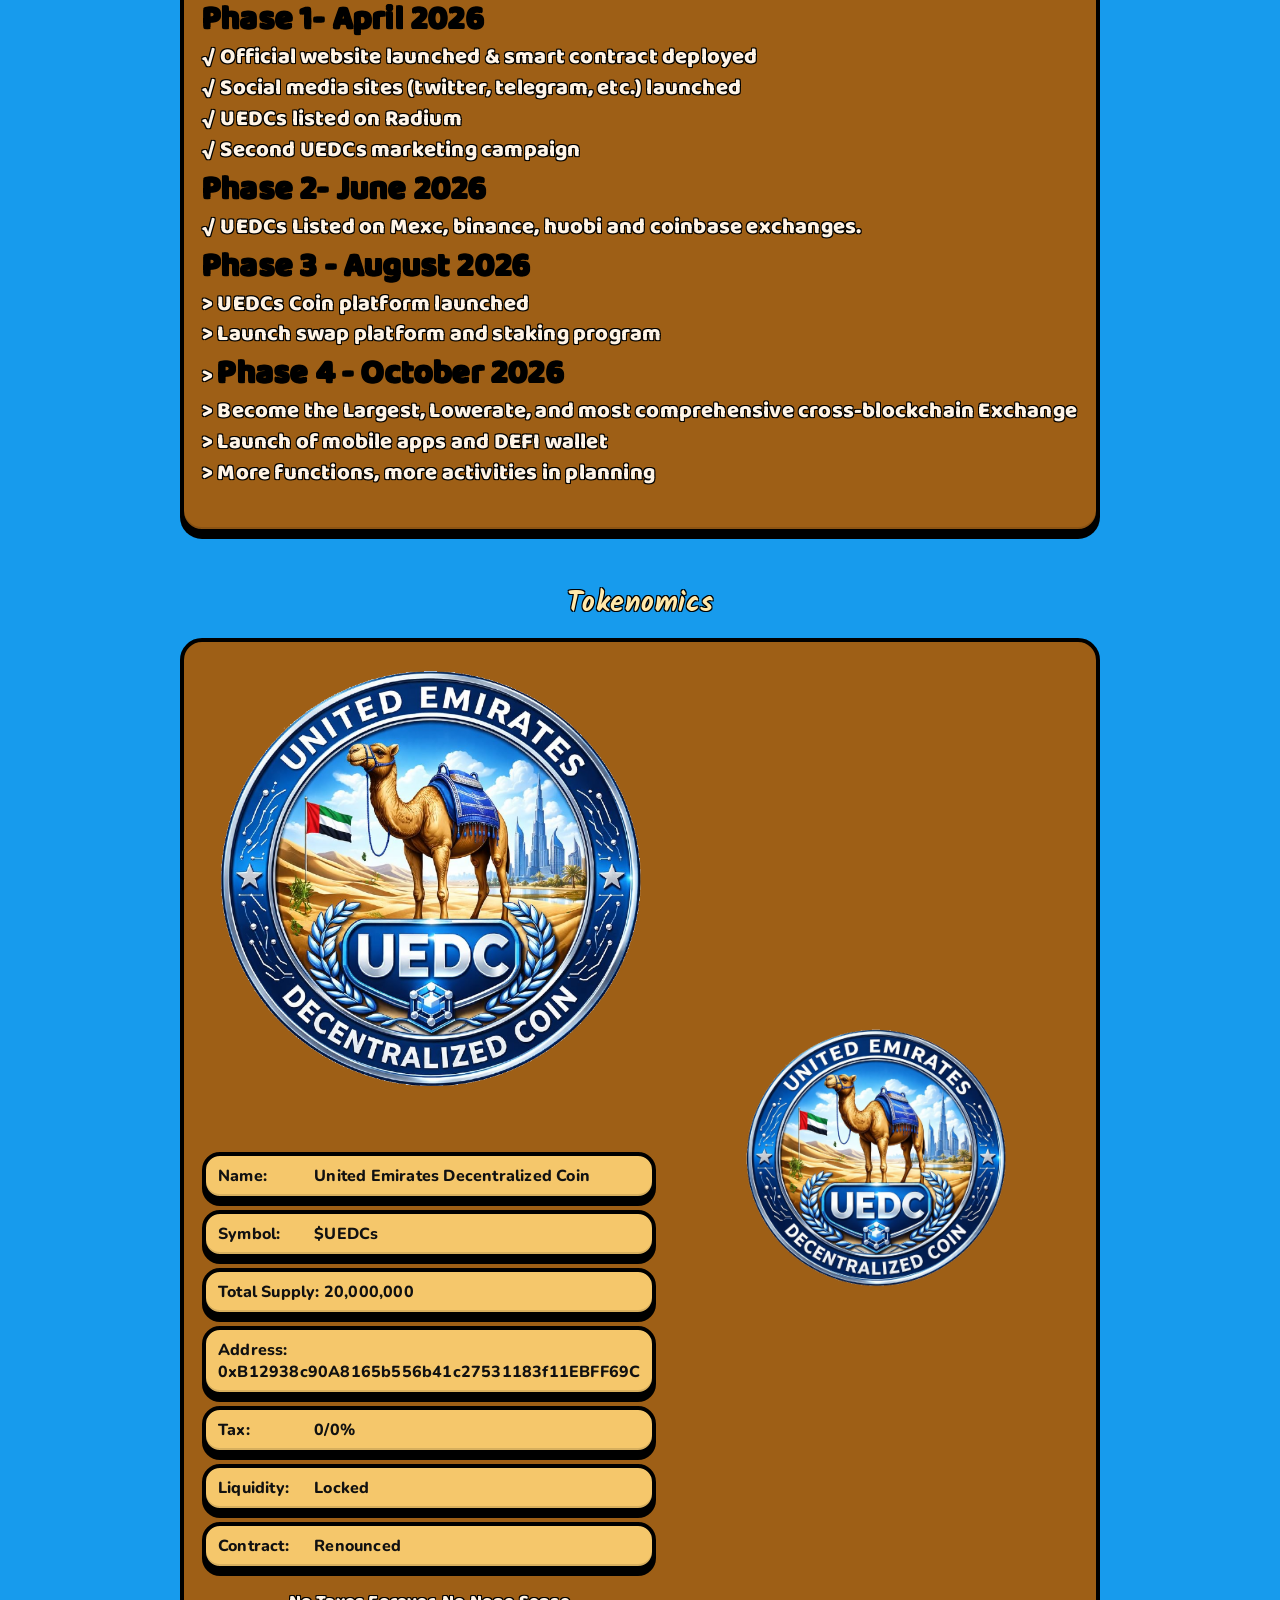
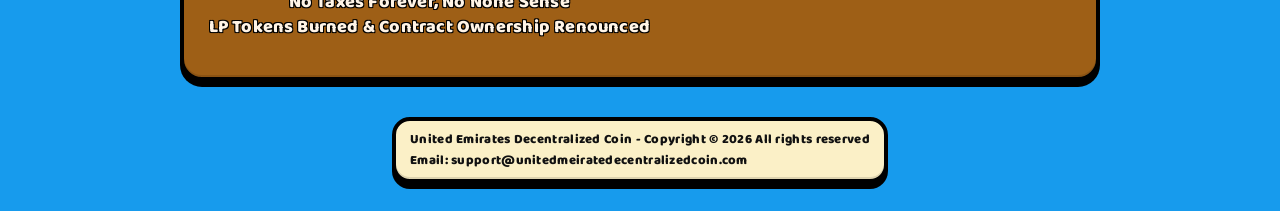
==== commit 883b8e60: "Update UI" ====
--- a/index.html
+++ b/index.html
@@ -3,13 +3,13 @@
 <head>
   <meta charset="UTF-8" />
   <meta name="viewport" content="width=device-width, initial-scale=1" />
-  <title>UNITED EMIRATE DECENTRALIZED COIN - $UEDCs</title>
+  <title>UNITED EMIRATES DECENTRALIZED COIN - $UEDCs</title>
   <link rel="preconnect" href="https://fonts.googleapis.com">
   <link rel="preconnect" href="https://fonts.gstatic.com" crossorigin>
   <link href="https://fonts.googleapis.com/css2?family=Baloo+2:wght@400;600;800&family=Nunito:wght@400;700;900&family=Kalam:wght@300;400;700&display=swap" rel="stylesheet">
   <link rel="icon" href="logo.png">
-  <meta property="og:title" content="UNITED EMIRATE DECENTRALIZED COIN - $UEDCs">
-  <meta property="og:description" content="UNITED EMIRATE DECENTRALIZED COIN - $UEDCs">
+  <meta property="og:title" content="UNITED EMIRATES DECENTRALIZED COIN - $UEDCs">
+  <meta property="og:description" content="UNITED EMIRATES DECENTRALIZED COIN - $UEDCs">
   <meta property="og:image" content="logo.png">
 
   <style>
@@ -182,7 +182,9 @@
     <nav class="socials">
       <a href="https://x.com/UnitedCoin36058" aria-label="X" target="_blank" rel="noopener">𝕏</a>
       <a href="https://t.me/unitedemiratedecentralizedcoin" aria-label="Telegram" target="_blank" rel="noopener"><img src="telegram-icon.png" width="20px"/></a>
-      <a href="https://medium.com/@UEDCS" aria-label="Medium" target="_blank" rel="noopener">M</a>
+      <a href="https://medium.com/@UEDCS" aria-label="PancakeSwap" target="_blank" rel="noopener">P</a>
+      <a href="https://medium.com/@UEDCS" aria-label="Dextool" target="_blank" rel="noopener">D</a>
+      <a href="https://medium.com/@UEDCS" aria-label="White Paper" target="_blank" rel="noopener">W</a>
     </nav>
     <!--
     <div class="hero-cta">
@@ -191,21 +193,23 @@
     <div class="hero-cta">
       <a class="btn buy" href="./staking/" target="_blank" rel="noopener">Stake</a>
     </div>
+    <div style="font-weight: bold;margin-top: 5px;"> Stake UEDCs and Earn 100% to 200% APY</div>
+
     
   </main>
 
   <section id="about" class="section">
     <h2>$UEDCs</h2>
     <div class="card about-card">
-      <h3 style="color: #FFE8A9; font-family: var(--font-hand); font-size: 2rem; margin-bottom: 20px; text-shadow: -1px -1px 0 #000, 1px -1px 0 #000, -1px 1px 0 #000, 1px 1px 0 #000;">United Emirate Decentralized Coin</h3>
+      <h3 style="color: #FFE8A9; font-family: var(--font-hand); font-size: 2rem; margin-bottom: 20px; text-shadow: -1px -1px 0 #000, 1px -1px 0 #000, -1px 1px 0 #000, 1px 1px 0 #000;">United Emirates Decentralized Coin</h3>
       <p class="poem">
-        🌐 United Emirate Decentralized Coin (UEDCs) is an open source, peer-to- peer, Anonymous Cryptocurrency created on the Excellent Binance Smart Chain based carefully developed by Industry experts based in the Middle East. The total supply is just 20M making it a huge potential for astronomical increase in price value making investors tons of profits trading and holding UEDCs. United Emirate Decentralized Coin (UEDCs) is the first Arab Decentralized cryptocurrency to be developed in the Middle east based on the binance blockchain.
+        🌐 United Emirates Decentralized Coin (UEDCs) is an open source, peer-to- peer, Anonymous Cryptocurrency created on the Excellent Binance Smart Chain based carefully developed by Industry experts based in the Middle East. The total supply is just 20M making it a huge potential for astronomical increase in price value making investors tons of profits trading and holding UEDCs. United Emirates Decentralized Coin (UEDCs) is the first Arab Decentralized cryptocurrency to be developed in the Middle east based on the binance blockchain.
       </p>
       <br/>
       <div style="border: 2px solid #FFE8A9; border-radius: 20px; padding: 20px; background: rgba(0,0,0,0.2);">
         <p class="poem">
 
- <strong>Name :</strong>  United Emirate Decentralized Coin</br>
+ <strong>Name :</strong>  United Emirates Decentralized Coin</br>
 
  <strong>Symbol :</strong>  UEDCs</br>
 
@@ -225,7 +229,7 @@
   <section id="about" class="section">
     <h2>How to buy</h2>
     <div class="card about-card">
-      <h3 style="color: #FFE8A9; font-family: var(--font-hand); font-size: 2rem; margin-bottom: 20px; text-shadow: -1px -1px 0 #000, 1px -1px 0 #000, -1px 1px 0 #000, 1px 1px 0 #000;">United Emirate Decentralized Coin</h3>
+      <h3 style="color: #FFE8A9; font-family: var(--font-hand); font-size: 2rem; margin-bottom: 20px; text-shadow: -1px -1px 0 #000, 1px -1px 0 #000, -1px 1px 0 #000, 1px 1px 0 #000;">United Emirates Decentralized Coin</h3>
       <p class="poem">
         To buy $UEDCs, please send BNB in BNB chain directly to the token contract, UEDCs will be tranferred to your address immediately
       <br/>
@@ -283,7 +287,7 @@
       <div class="token-left">
         <img src="logo.png" alt="Desertdoge Character" style="width: 100%; border-radius: 15px; margin-bottom: 20px;">
         <ul class="facts">
-          <li><span>Name:</span> United Emirate Decentralized Coin</li>
+          <li><span>Name:</span> United Emirates Decentralized Coin</li>
           <li><span>Symbol:</span> $UEDCs</li>
           <li><span>Total Supply:</span> 20,000,000</li>
           <li><span>Address:</span> 0xB12938c90A8165b556b41c27531183f11EBFF69C</li>
@@ -316,7 +320,7 @@
   </footer>
 -->
   <footer class="legalbar">
-    <div class="legal-box">United Emirate Decentralized Coin - Copyright © 2026 All rights reserved
+    <div class="legal-box">United Emirates Decentralized Coin - Copyright © 2026 All rights reserved
     </br>
     Email: support@unitedmeiratedecentralizedcoin.com
 
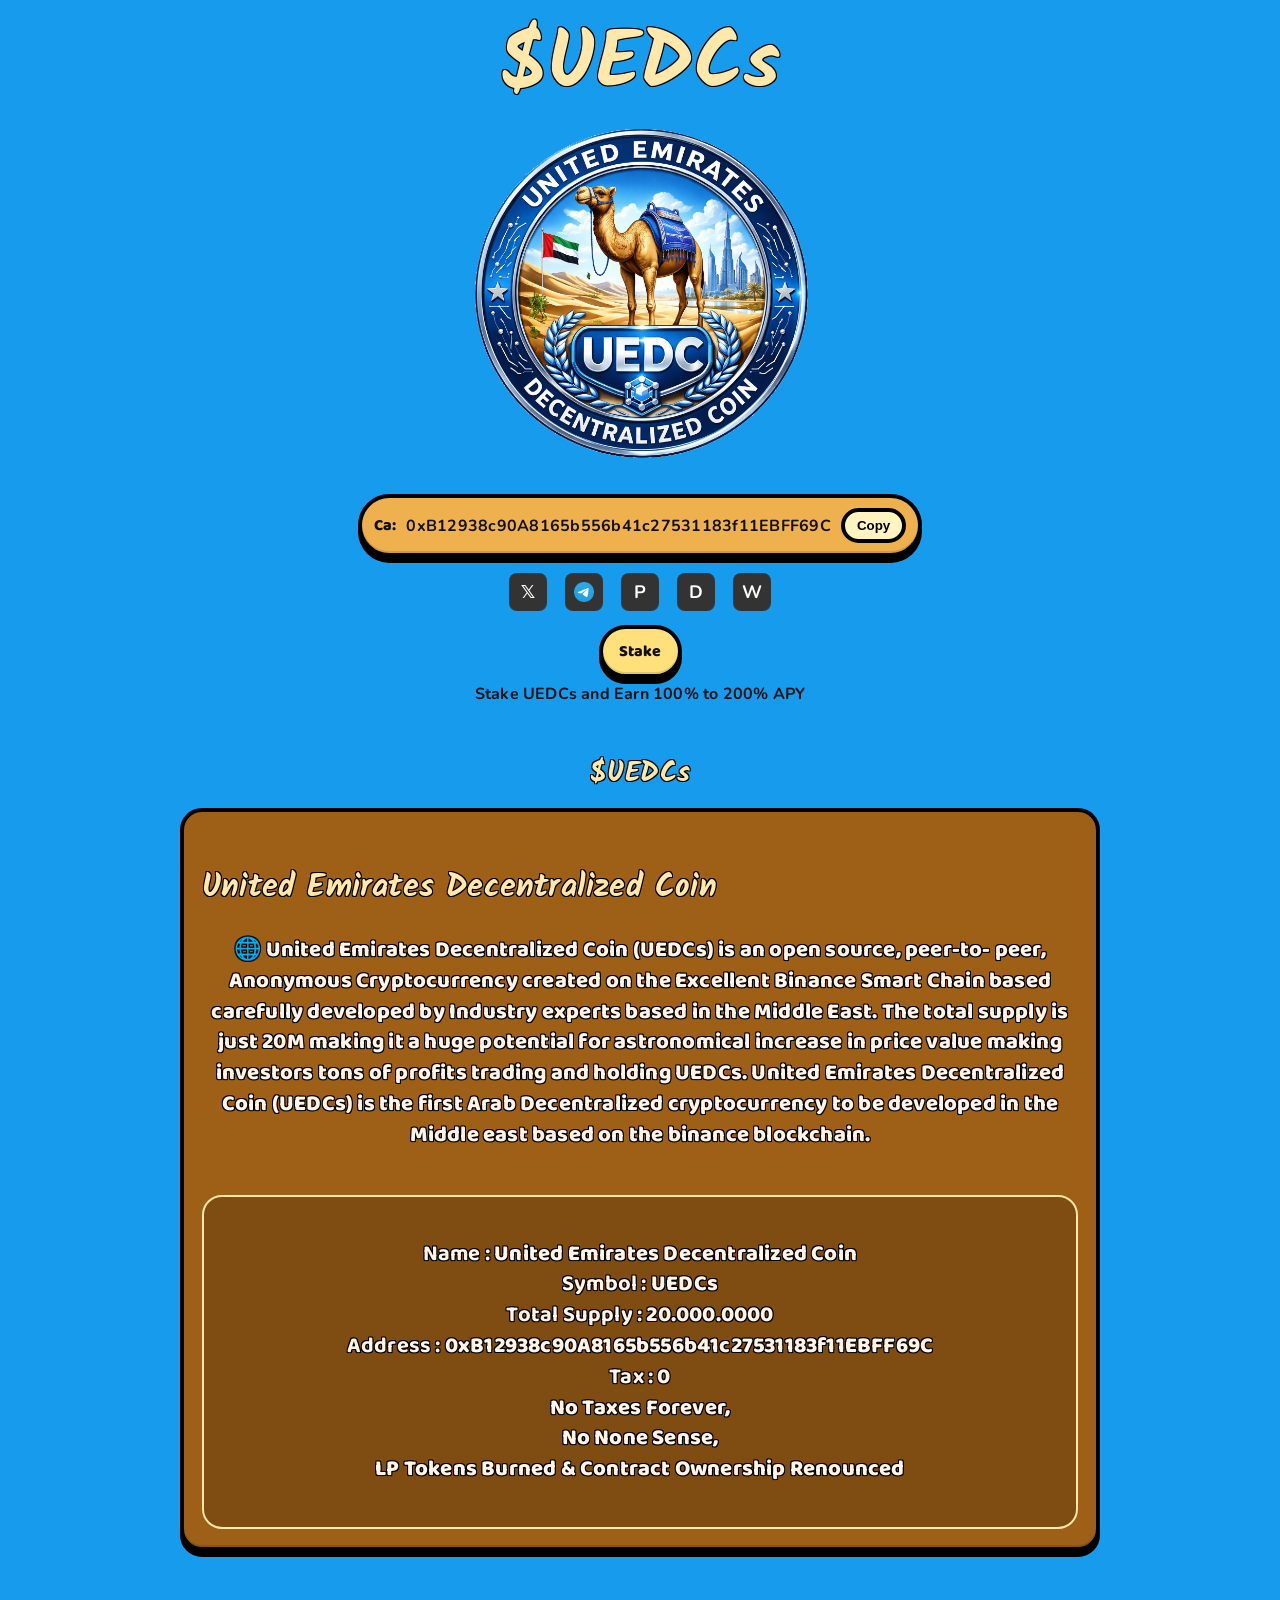
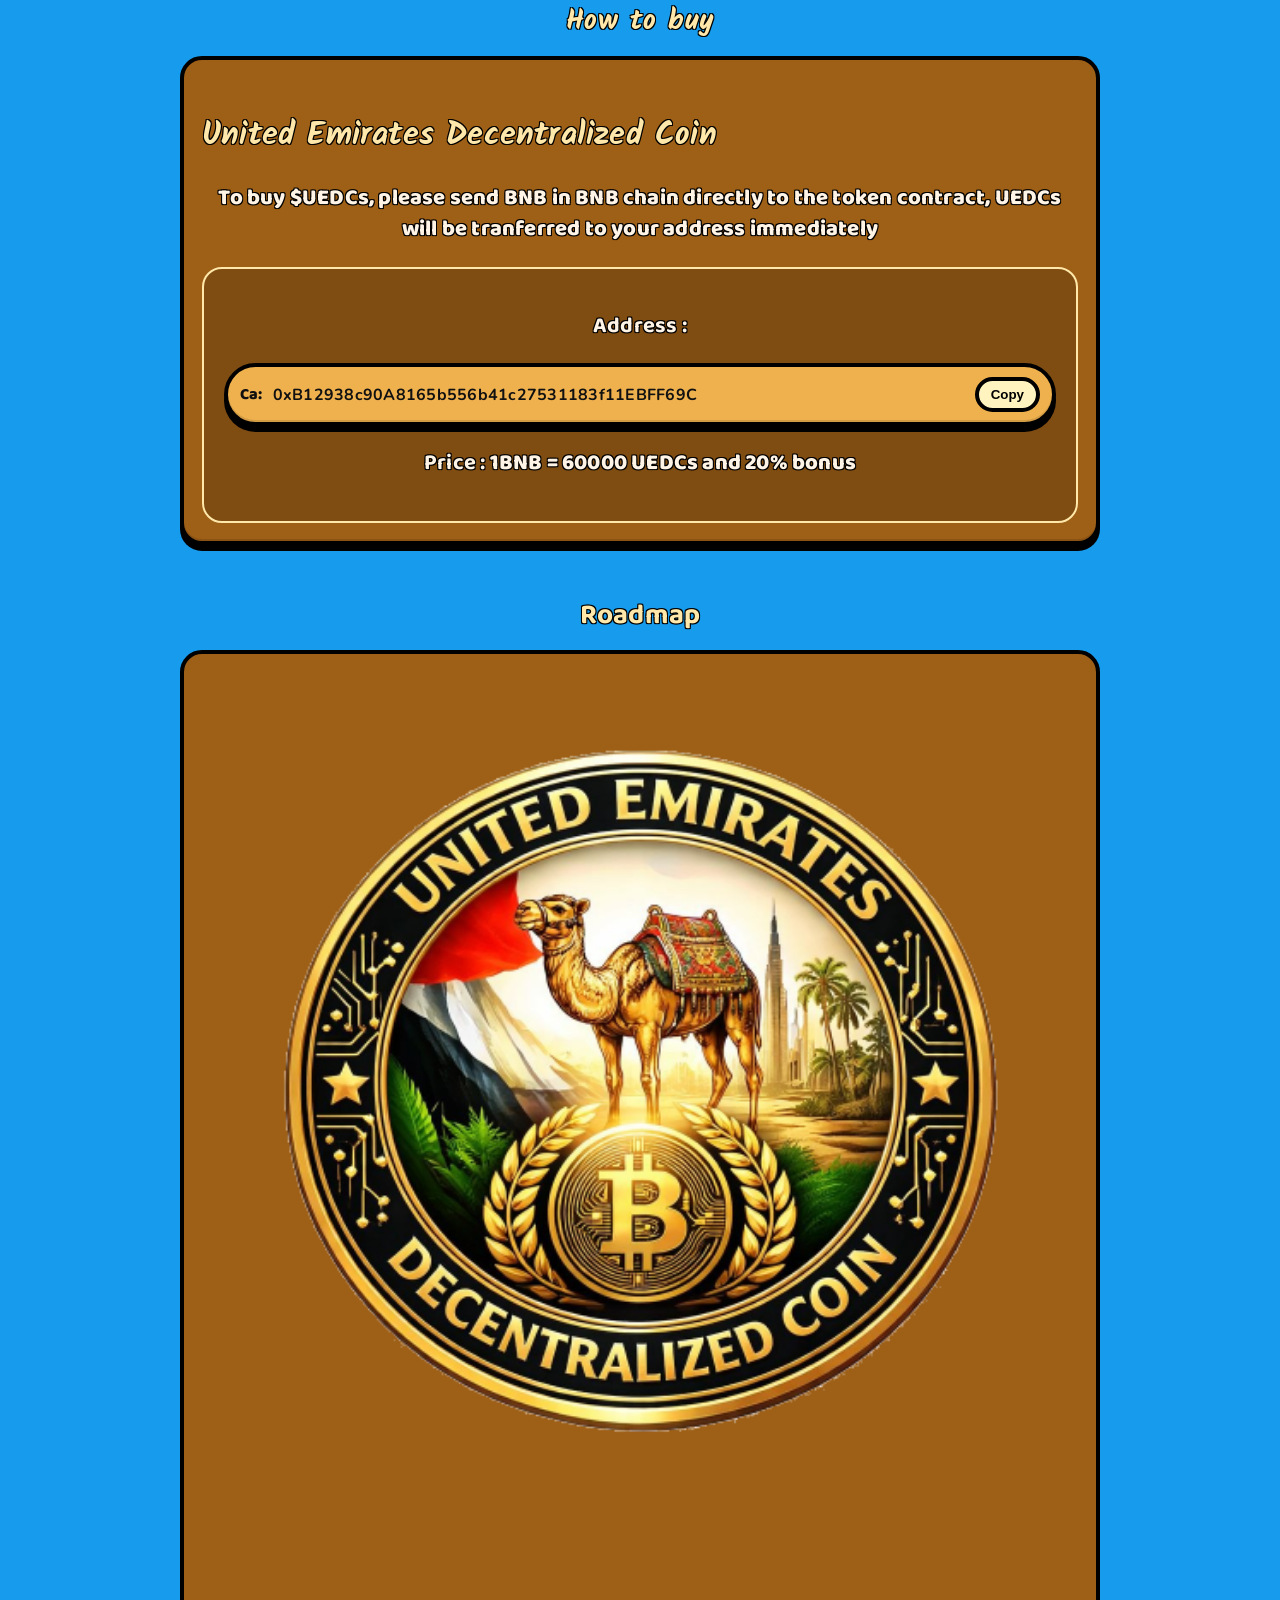
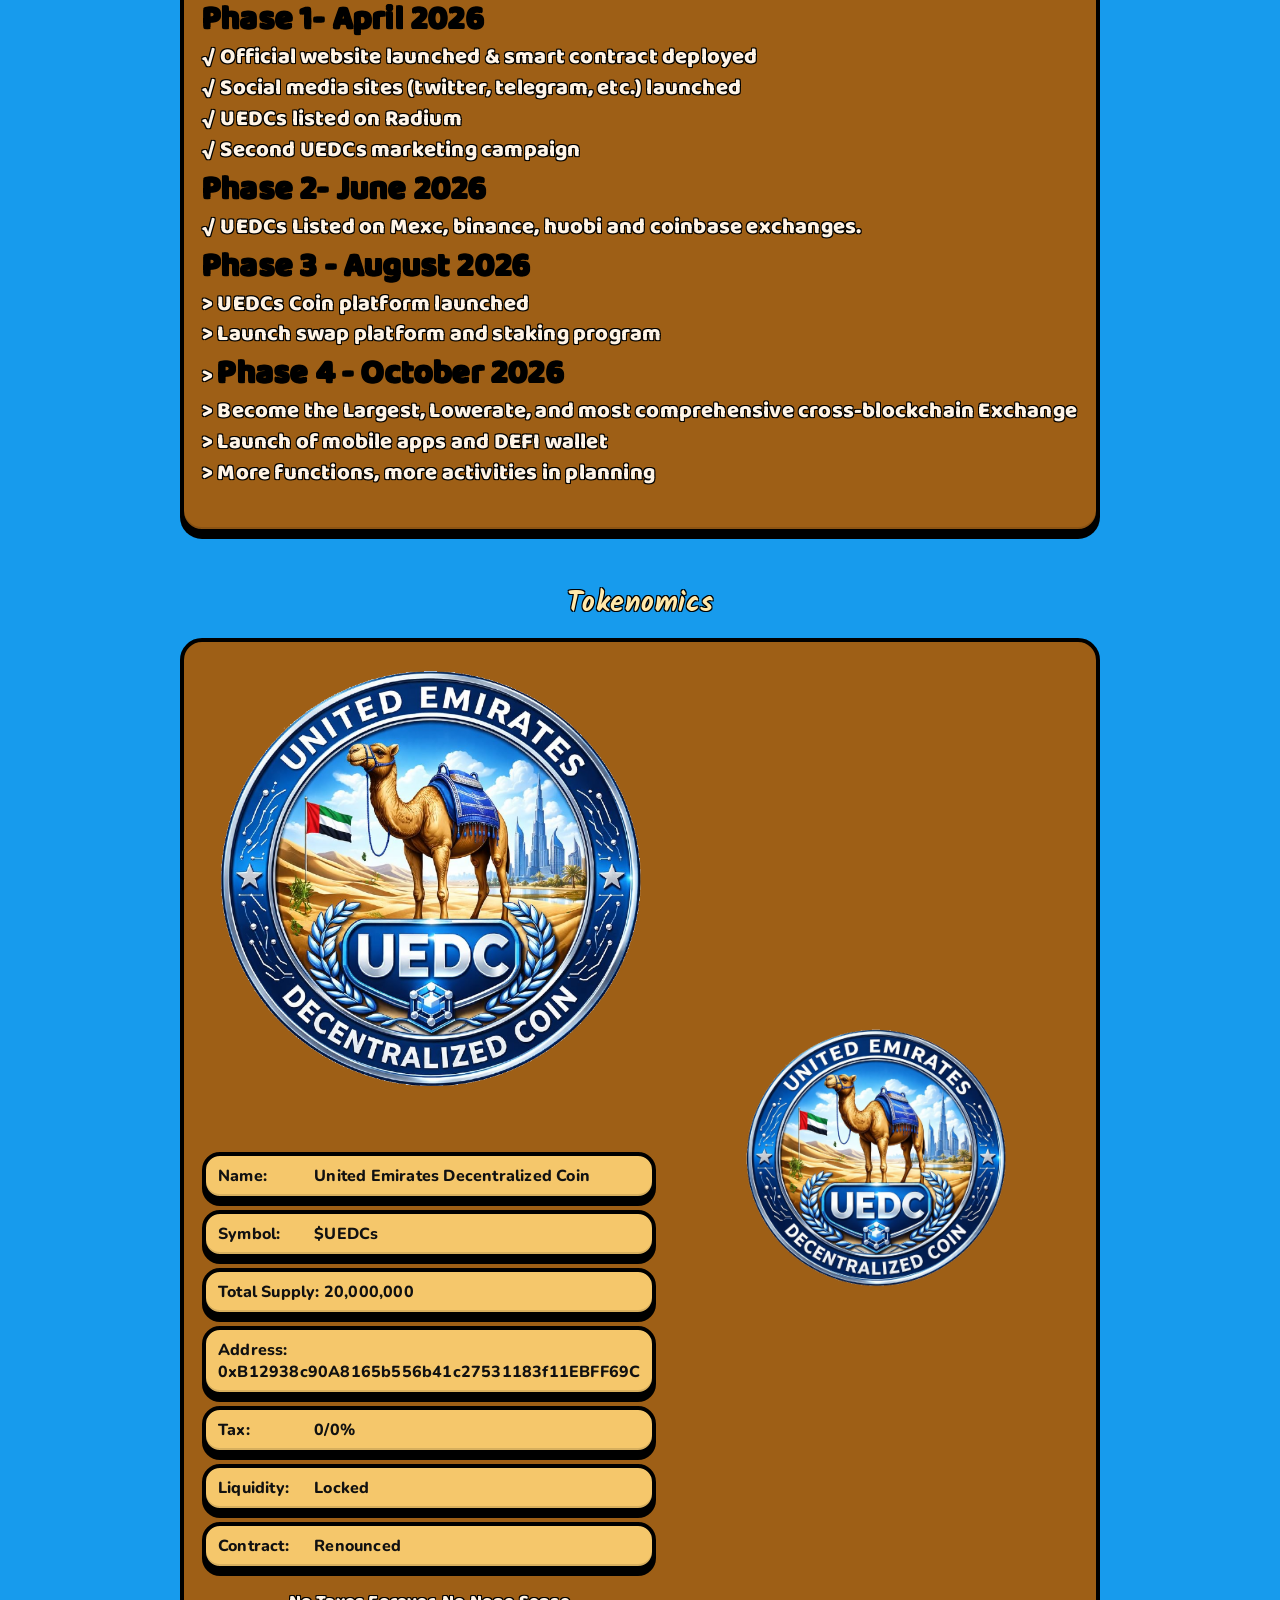
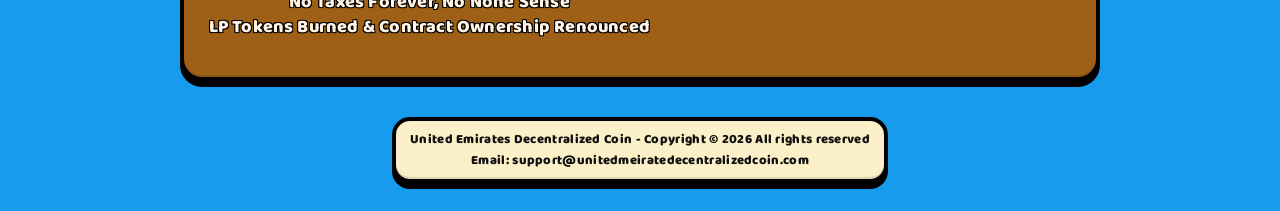
==== commit 0f0080ed: "Update contract" ====
--- a/index.html
+++ b/index.html
@@ -56,7 +56,7 @@
     .contract .copy{ margin-left:auto; border: var(--border) solid var(--edge); border-radius:999px; background:#FFF3BF; font-weight:800; padding:6px 12px; cursor:pointer; }
 
     .socials{ margin:16px 0 6px; display:flex; align-items:center; gap:18px; }
-    .socials a{ display: block; width: 38px; height: 38px; background: #333; border-radius: 8px; display: flex; align-items: center; justify-content: center; color: white; text-decoration: none; font-size: 18px; transition: transform 0.3s ease; }
+    .socials a{font-weight: bold !important; display: block; width: 38px; height: 38px; background: #333; border-radius: 8px; display: flex; align-items: center; justify-content: center; color: white; text-decoration: none; font-size: 18px; transition: transform 0.3s ease; }
     .socials a:hover{ transform: scale(1.1); }
 
     .hero-cta{ margin: 8px 0 0; display:flex; justify-content:center; }
@@ -79,7 +79,7 @@
 
     .footer{ display:flex; justify-content:center; gap:12px; padding:22px 18px 10px; }
     .legalbar{ display:flex; justify-content:center; padding: 10px 12px 28px; }
-    .legal-box{ background:#FBF0C7; padding: 8px 14px; font-weight:800; font-family: var(--font-display); font-size:13px; letter-spacing:.3px; }
+    .legal-box{text-align: center; background:#FBF0C7; padding: 8px 14px; font-weight:800; font-family: var(--font-display); font-size:13px; letter-spacing:.3px; }
 
     /* Handwritten headings */
     #about h2, #tokenomics h2{
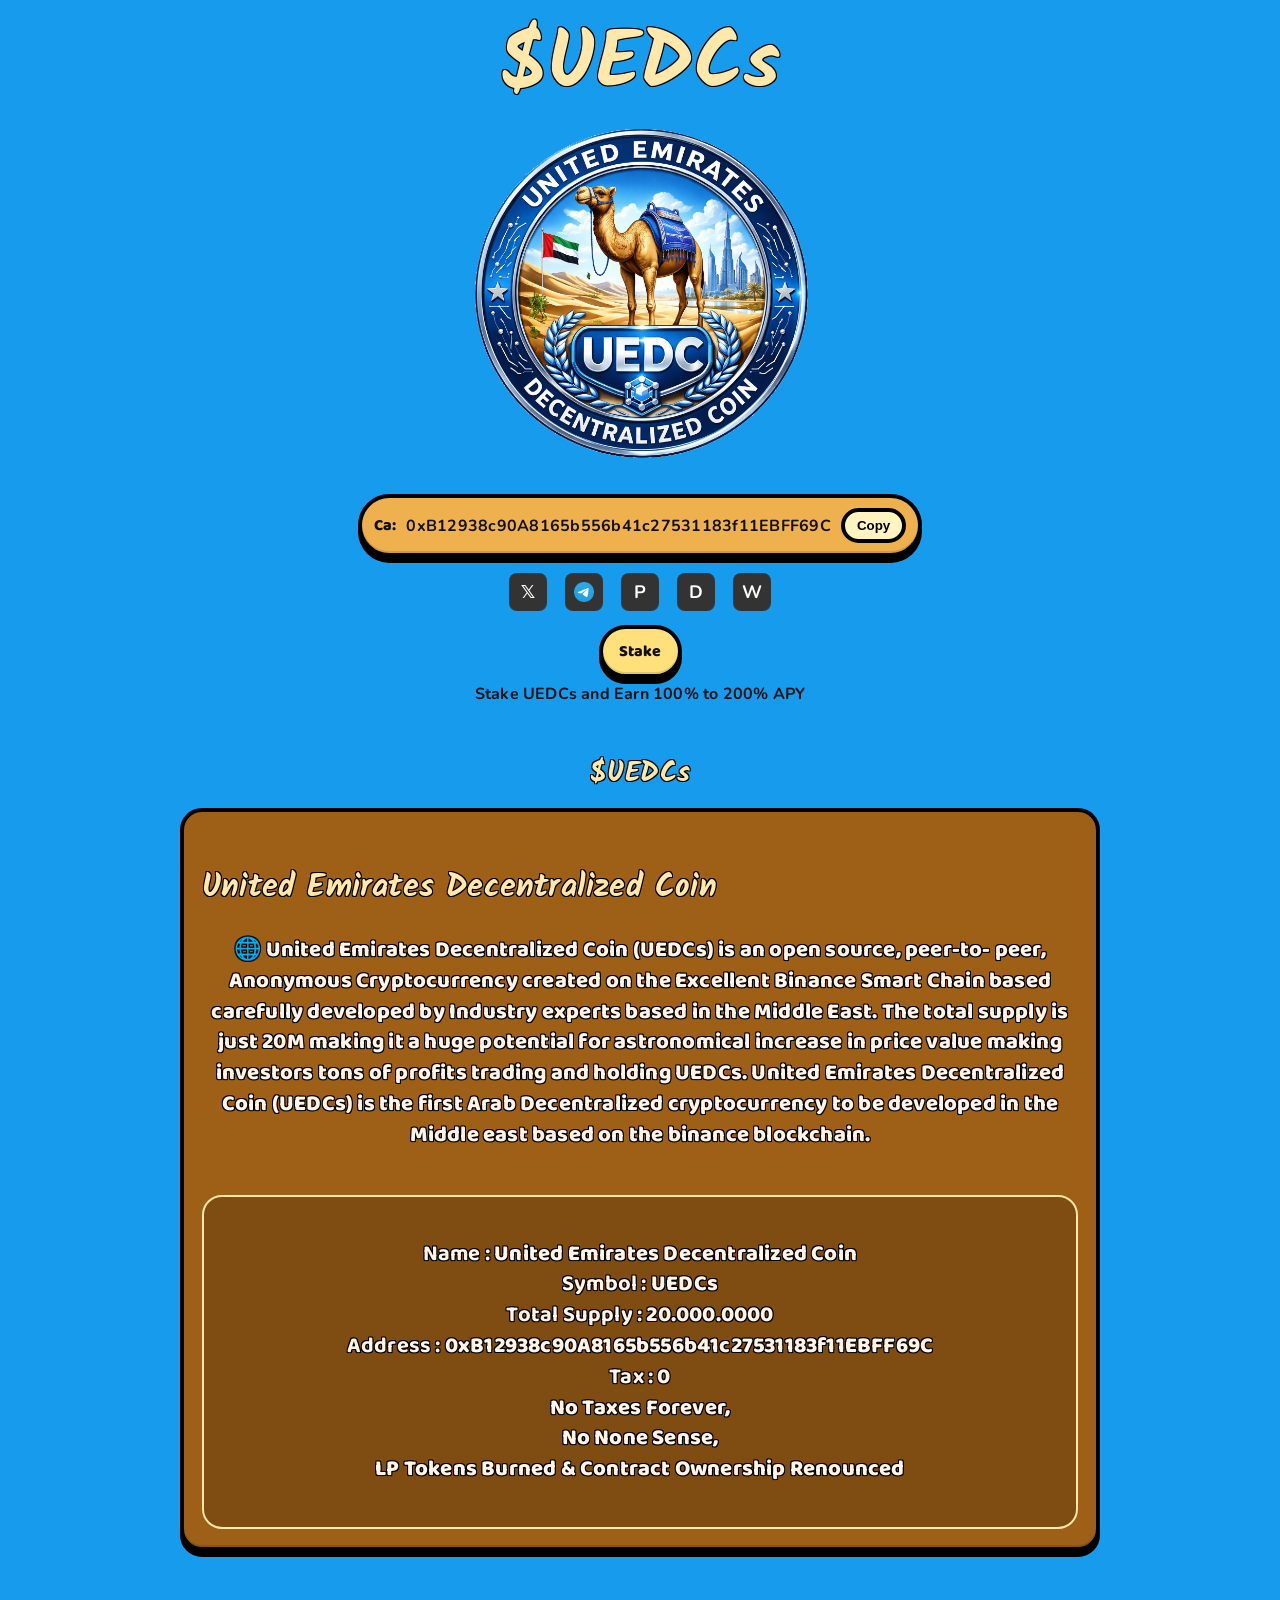
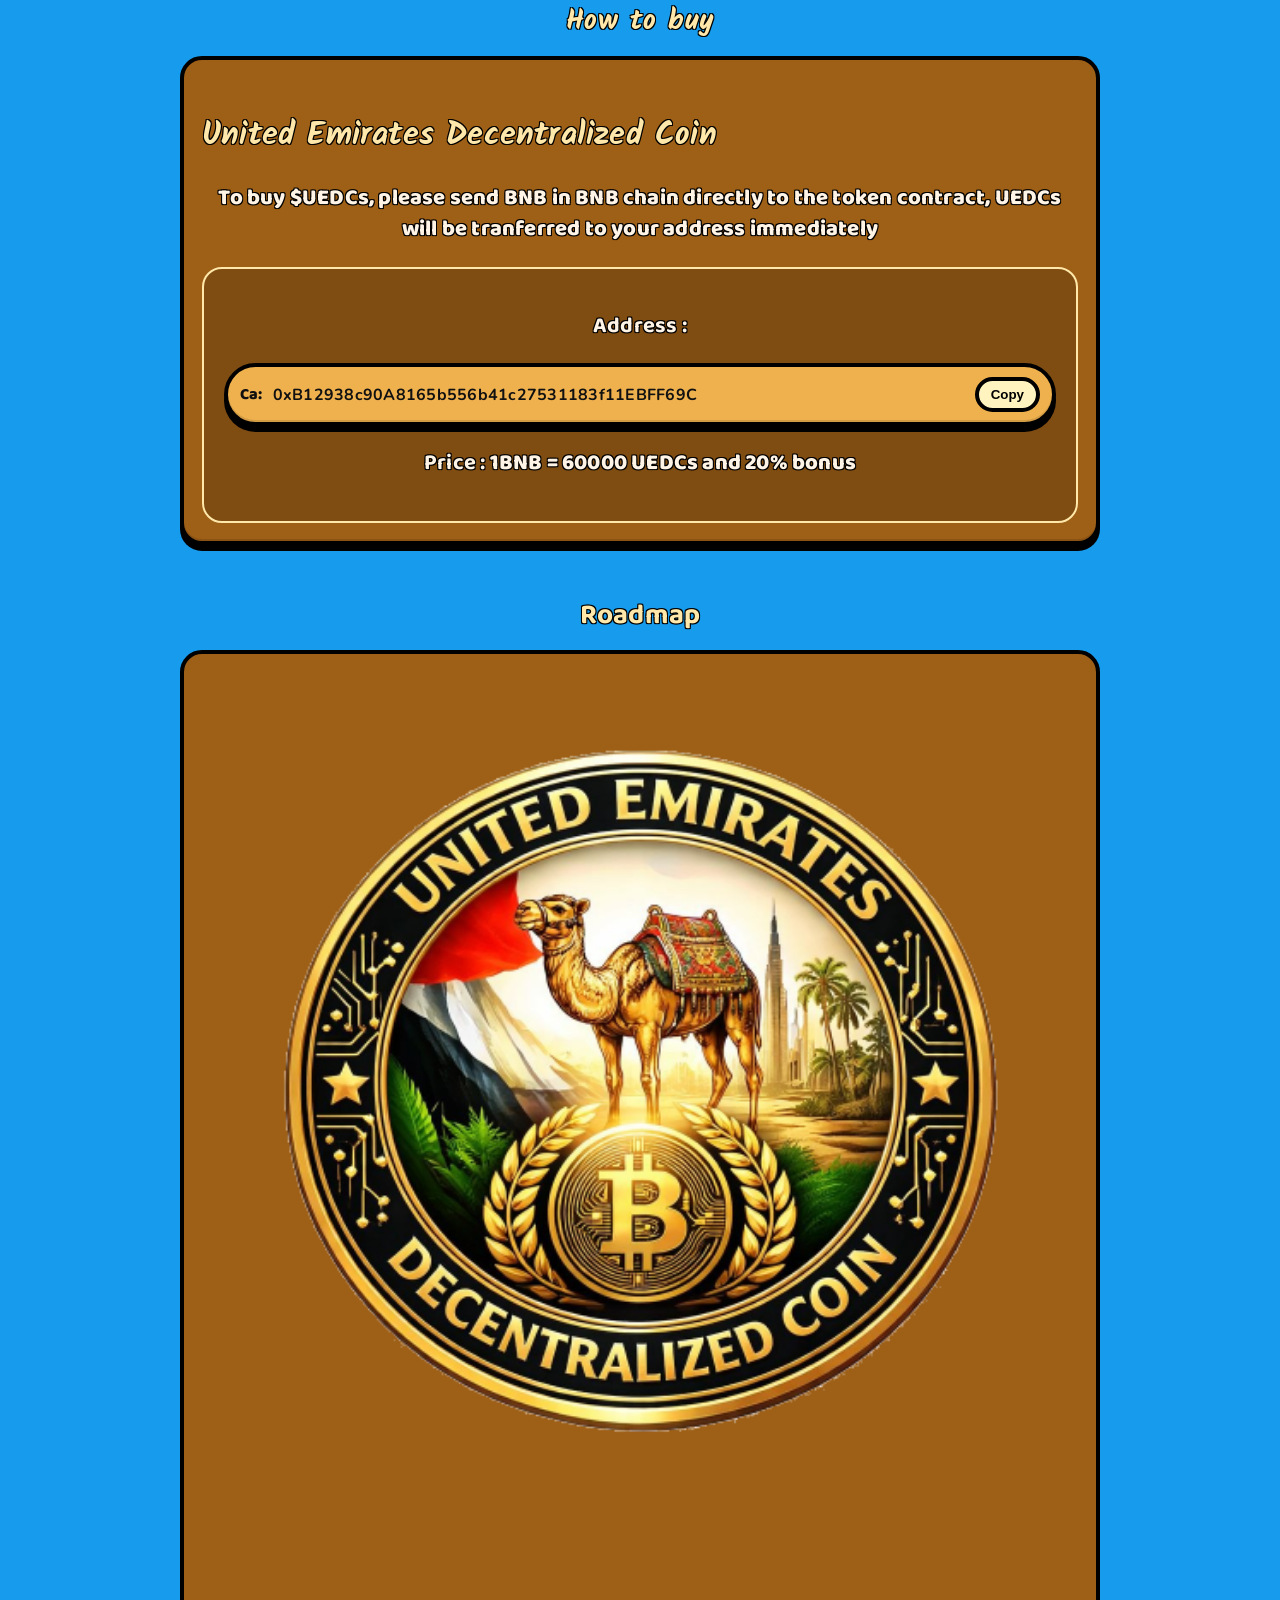
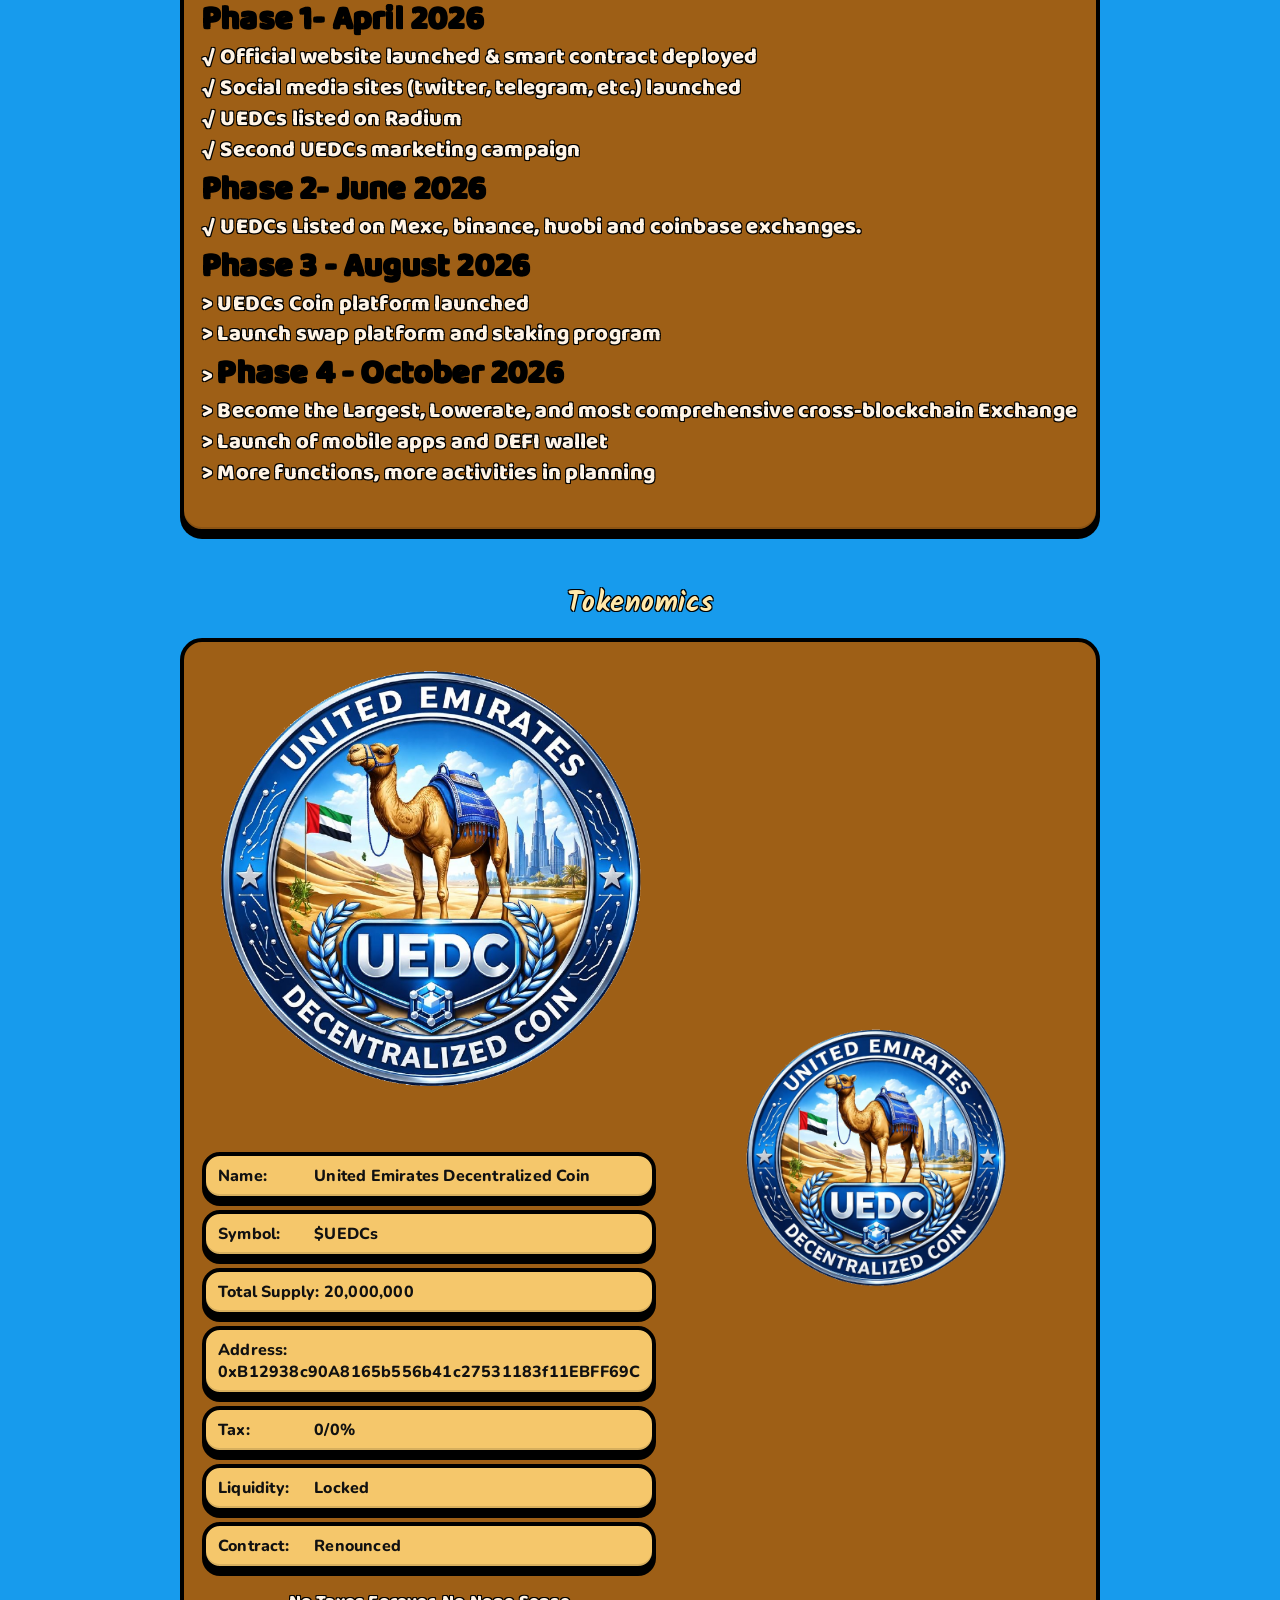
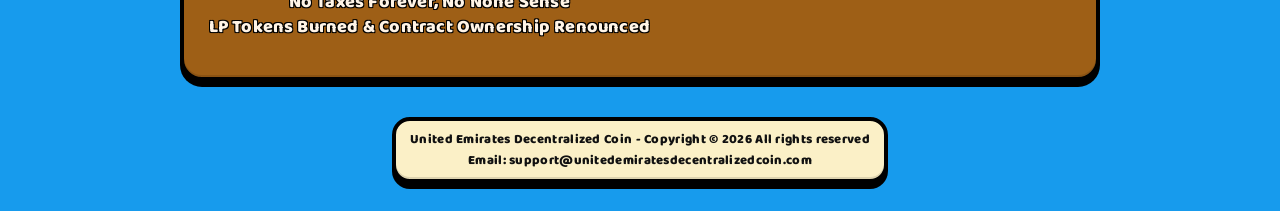
==== commit a11b061c: "Update whitepaper and mail" ====
--- a/index.html
+++ b/index.html
@@ -182,9 +182,9 @@
     <nav class="socials">
       <a href="https://x.com/UnitedCoin36058" aria-label="X" target="_blank" rel="noopener">𝕏</a>
       <a href="https://t.me/unitedemiratedecentralizedcoin" aria-label="Telegram" target="_blank" rel="noopener"><img src="telegram-icon.png" width="20px"/></a>
-      <a href="https://medium.com/@UEDCS" aria-label="PancakeSwap" target="_blank" rel="noopener">P</a>
-      <a href="https://medium.com/@UEDCS" aria-label="Dextool" target="_blank" rel="noopener">D</a>
-      <a href="https://medium.com/@UEDCS" aria-label="White Paper" target="_blank" rel="noopener">W</a>
+      <a href="https://pancakeswap.finance/swap" aria-label="PancakeSwap" target="_blank" rel="noopener">P</a>
+      <a href="https://www.dextools.io/app/pairs" aria-label="Dextool" target="_blank" rel="noopener">D</a>
+      <a href="./UEDCWhitepaper.pdf" aria-label="White Paper" target="_blank" rel="noopener">W</a>
     </nav>
     <!--
     <div class="hero-cta">
@@ -322,7 +322,7 @@
   <footer class="legalbar">
     <div class="legal-box">United Emirates Decentralized Coin - Copyright © 2026 All rights reserved
     </br>
-    Email: support@unitedmeiratedecentralizedcoin.com
+    Email: support@unitedemiratesdecentralizedcoin.com
 
     </div>
   </footer>
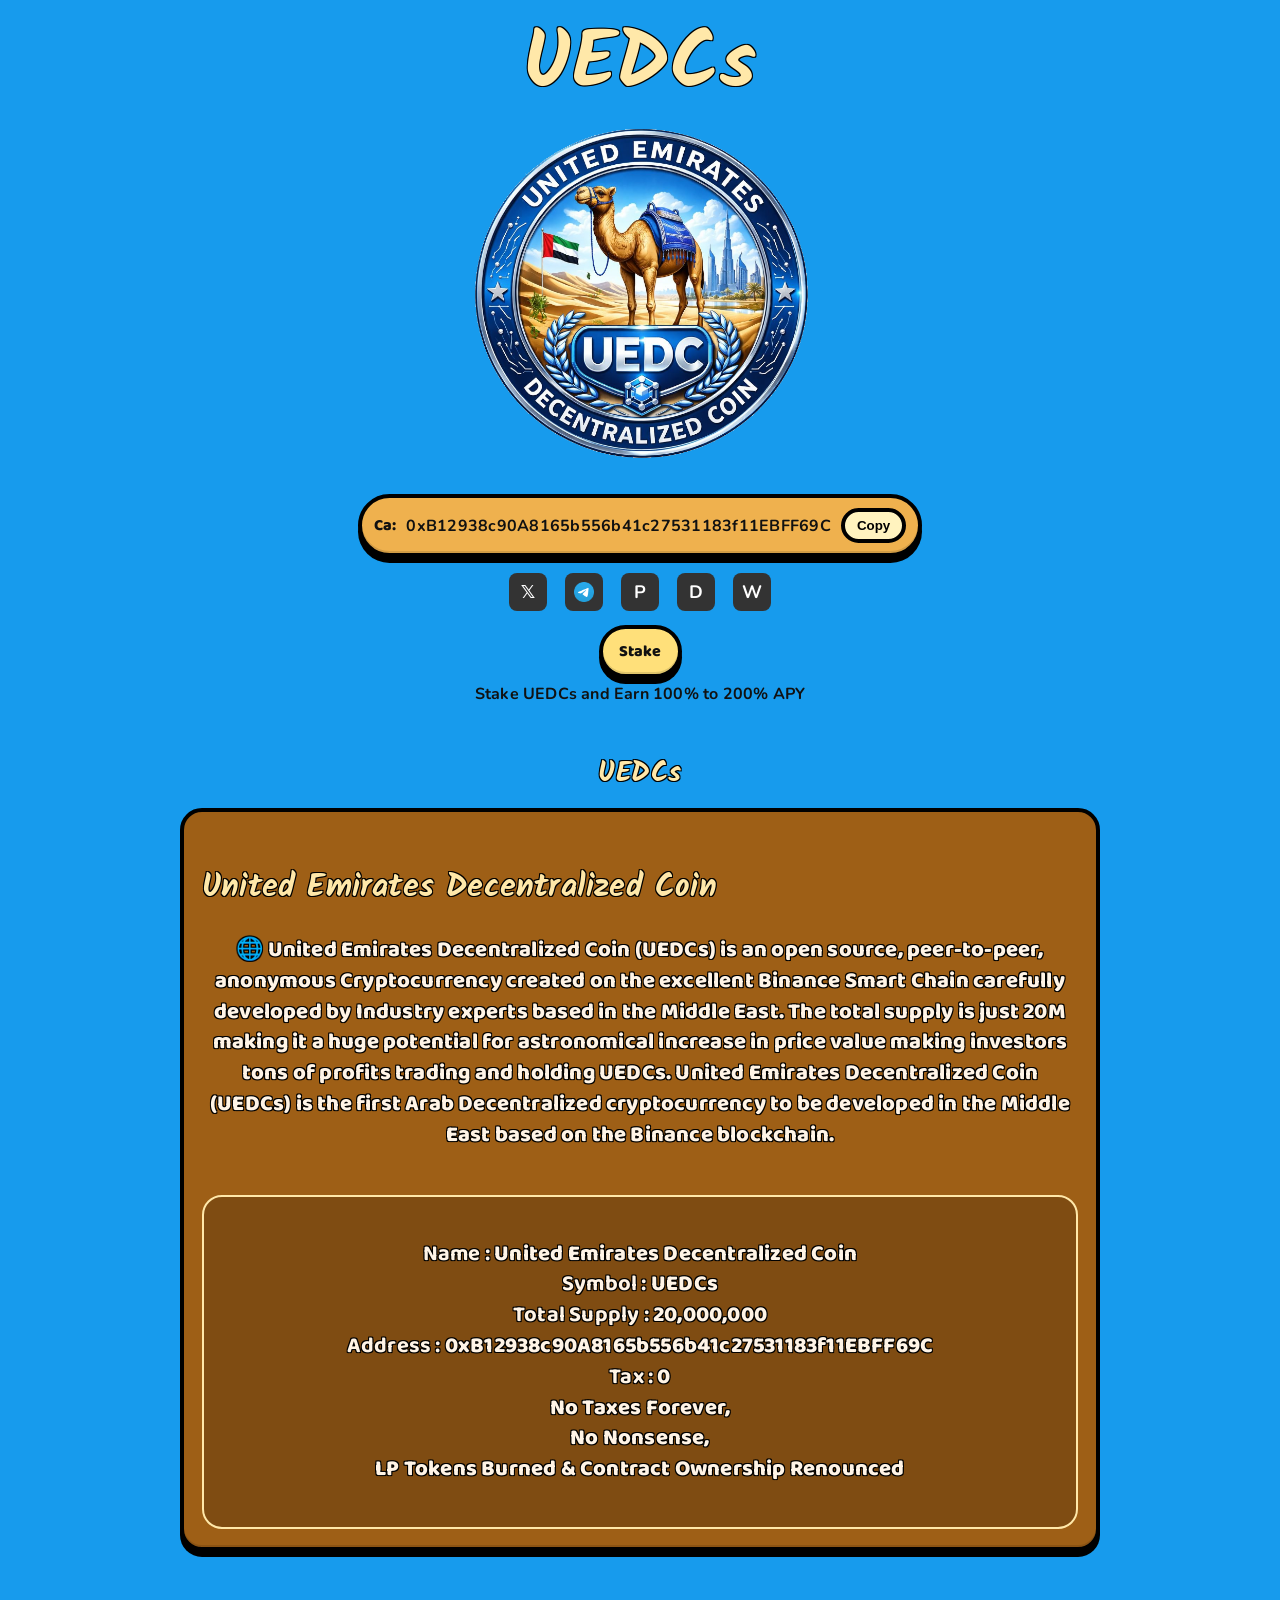
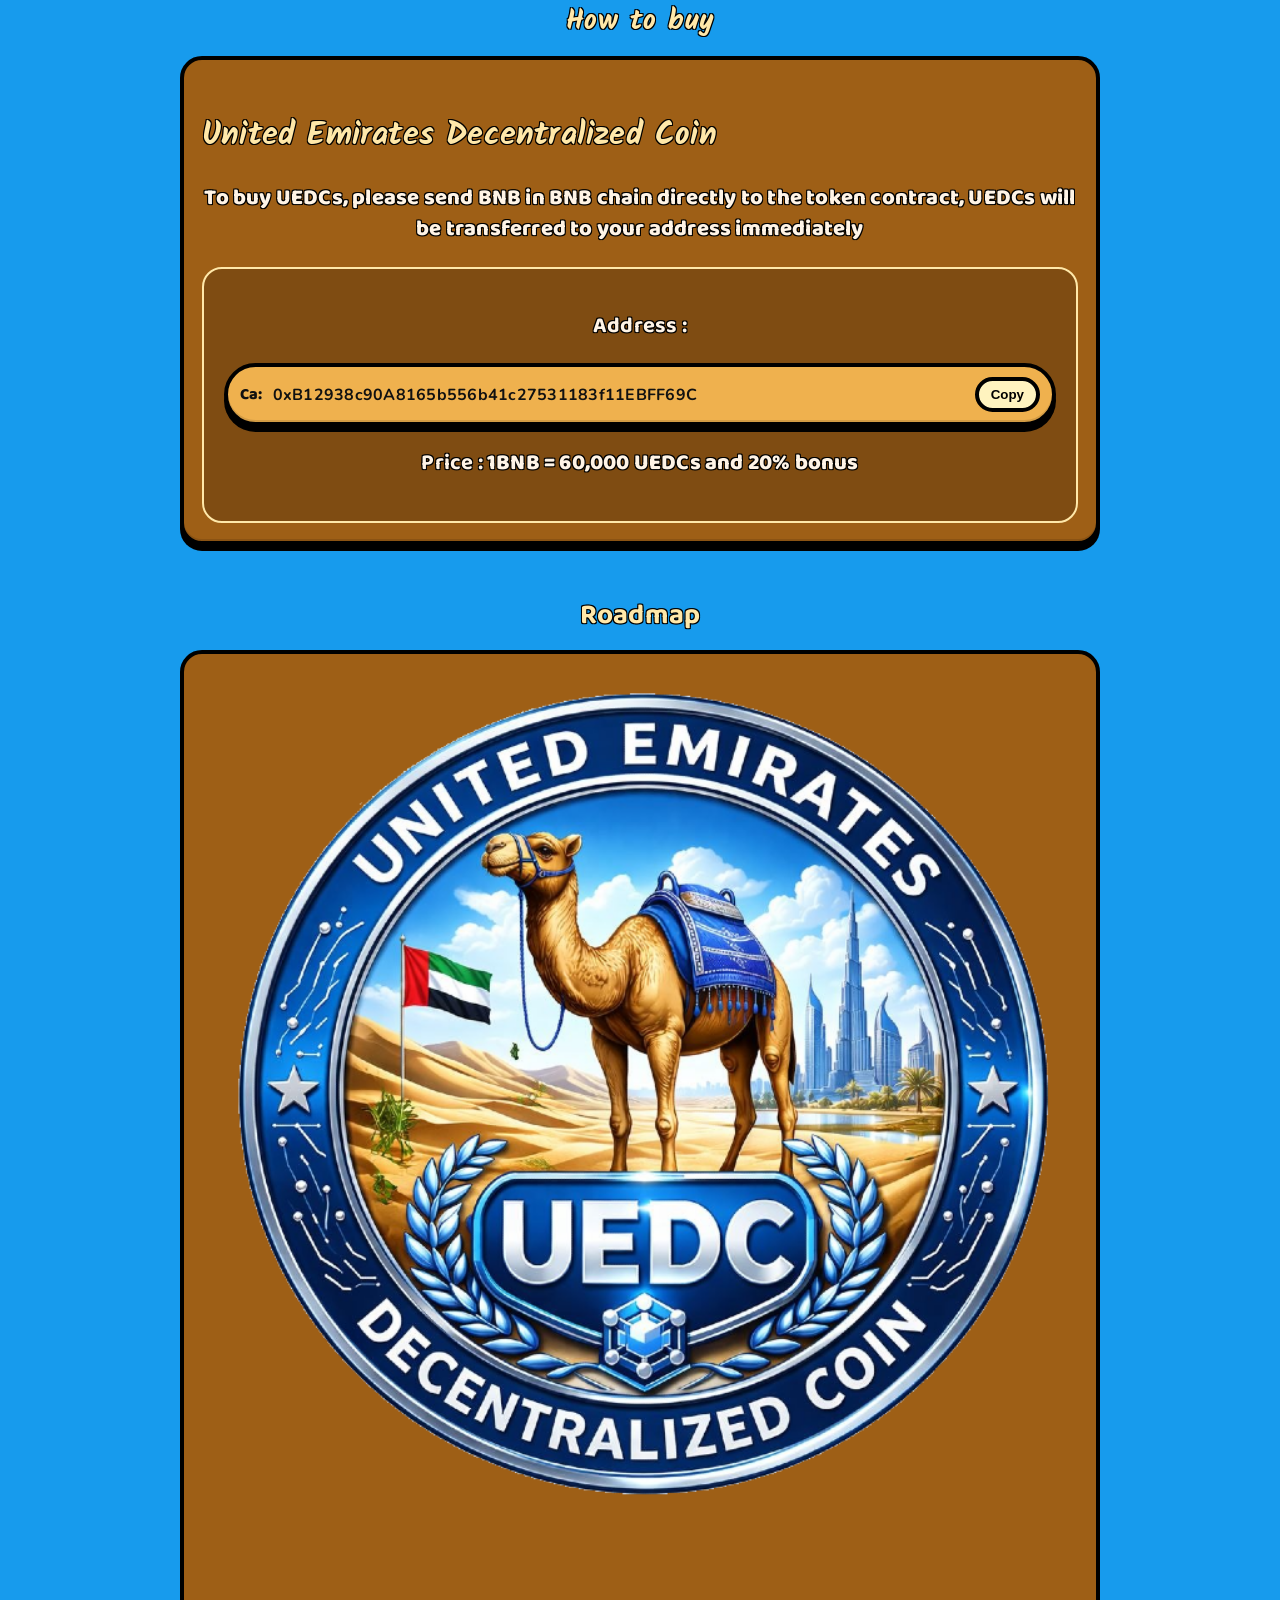
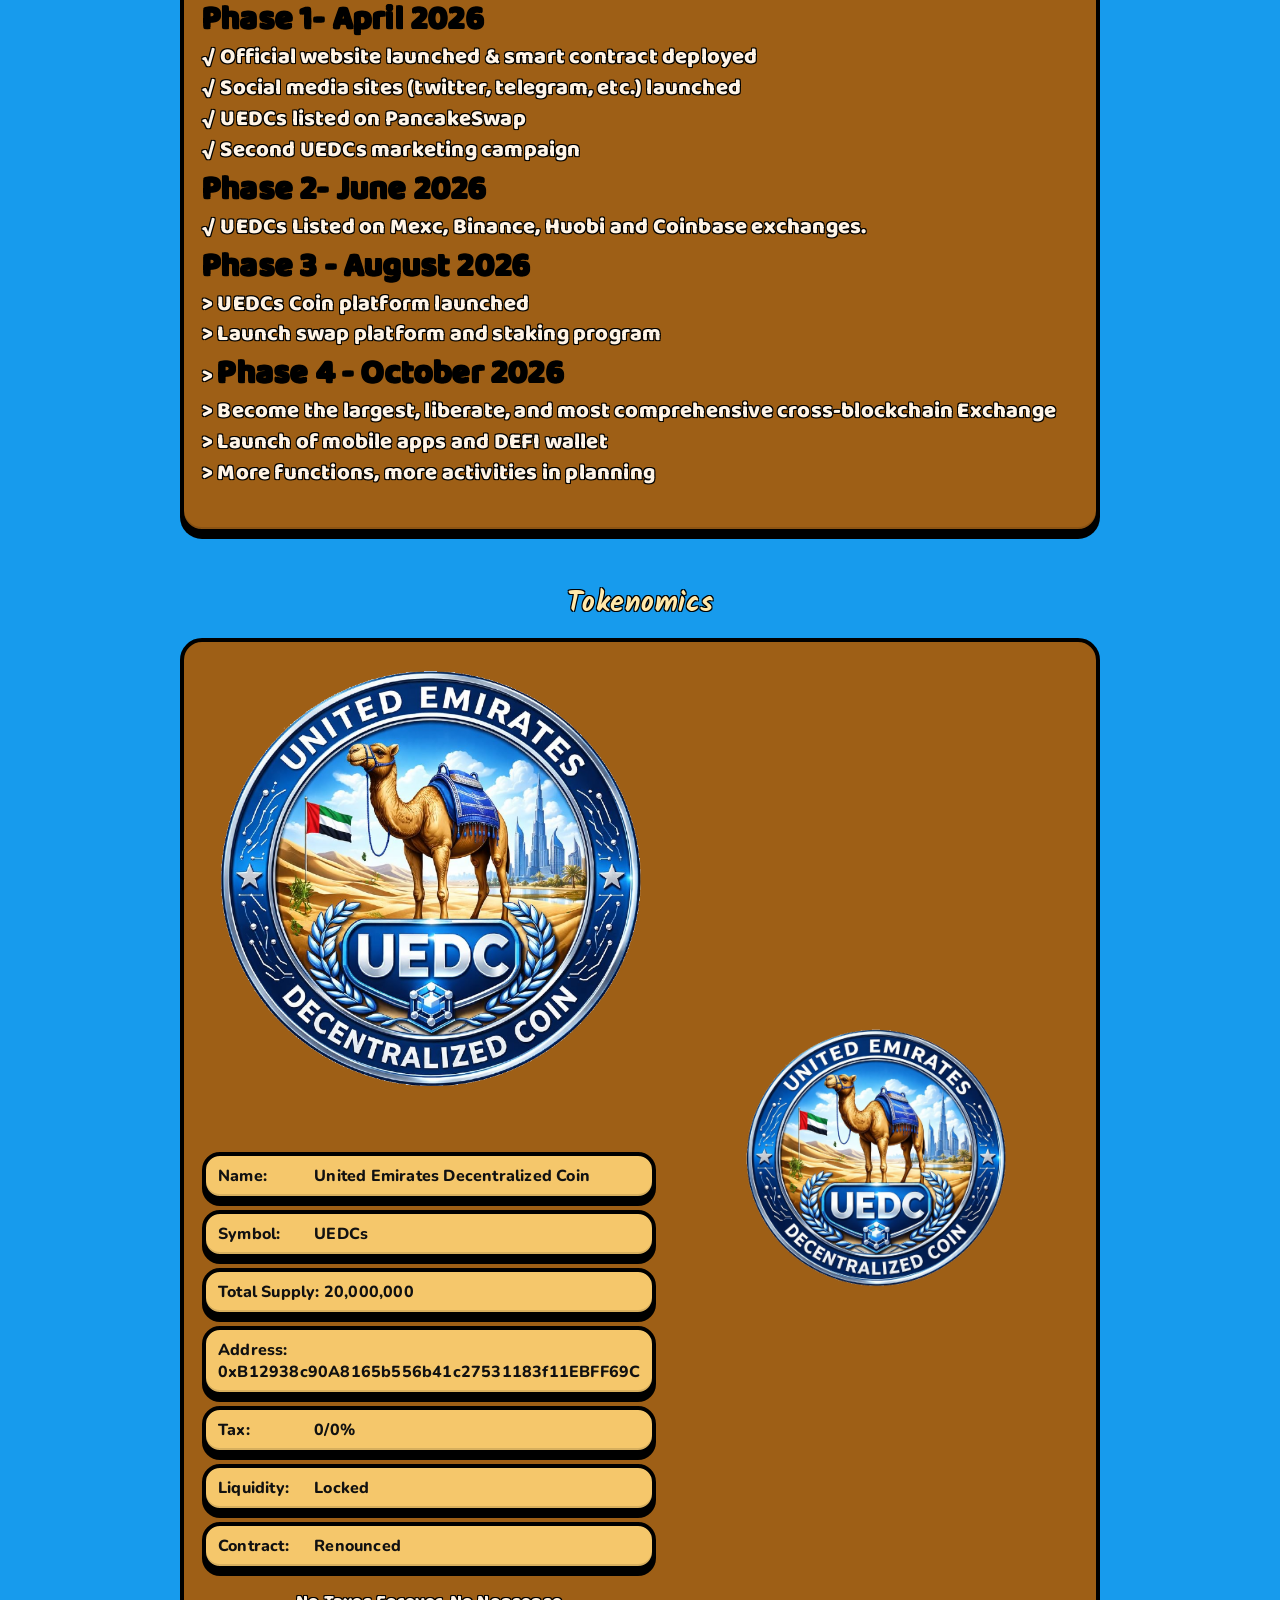
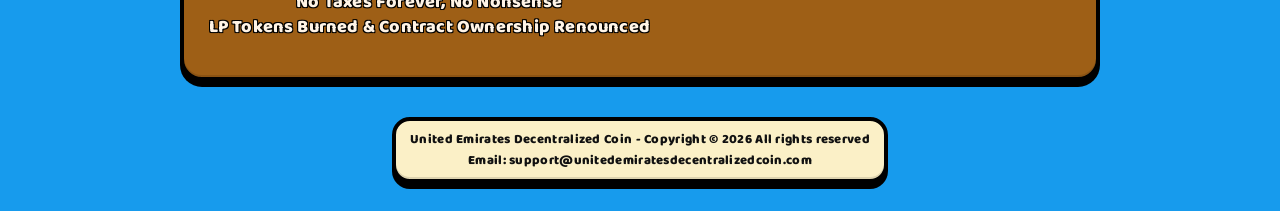
==== commit f15db3f6: "Rectify UI" ====
--- a/index.html
+++ b/index.html
@@ -3,13 +3,13 @@
 <head>
   <meta charset="UTF-8" />
   <meta name="viewport" content="width=device-width, initial-scale=1" />
-  <title>UNITED EMIRATES DECENTRALIZED COIN - $UEDCs</title>
+  <title>UNITED EMIRATES DECENTRALIZED COIN - UEDCs</title>
   <link rel="preconnect" href="https://fonts.googleapis.com">
   <link rel="preconnect" href="https://fonts.gstatic.com" crossorigin>
   <link href="https://fonts.googleapis.com/css2?family=Baloo+2:wght@400;600;800&family=Nunito:wght@400;700;900&family=Kalam:wght@300;400;700&display=swap" rel="stylesheet">
   <link rel="icon" href="logo.png">
-  <meta property="og:title" content="UNITED EMIRATES DECENTRALIZED COIN - $UEDCs">
-  <meta property="og:description" content="UNITED EMIRATES DECENTRALIZED COIN - $UEDCs">
+  <meta property="og:title" content="UNITED EMIRATES DECENTRALIZED COIN - UEDCs">
+  <meta property="og:description" content="UNITED EMIRATES DECENTRALIZED COIN - UEDCs">
   <meta property="og:image" content="logo.png">
 
   <style>
@@ -172,7 +172,7 @@
 </head>
 <body>
   <main class="hero">
-    <h1 class="brand">$UEDCs</h1>
+    <h1 class="brand">UEDCs</h1>
     <img class="hero-illustration" src="logo.png" alt="Desertdoge" />
     <div class="contract" id="contractBox">
       <span class="label">Ca:</span>
@@ -199,11 +199,11 @@
   </main>
 
   <section id="about" class="section">
-    <h2>$UEDCs</h2>
+    <h2>UEDCs</h2>
     <div class="card about-card">
       <h3 style="color: #FFE8A9; font-family: var(--font-hand); font-size: 2rem; margin-bottom: 20px; text-shadow: -1px -1px 0 #000, 1px -1px 0 #000, -1px 1px 0 #000, 1px 1px 0 #000;">United Emirates Decentralized Coin</h3>
       <p class="poem">
-        🌐 United Emirates Decentralized Coin (UEDCs) is an open source, peer-to- peer, Anonymous Cryptocurrency created on the Excellent Binance Smart Chain based carefully developed by Industry experts based in the Middle East. The total supply is just 20M making it a huge potential for astronomical increase in price value making investors tons of profits trading and holding UEDCs. United Emirates Decentralized Coin (UEDCs) is the first Arab Decentralized cryptocurrency to be developed in the Middle east based on the binance blockchain.
+        🌐 United Emirates Decentralized Coin (UEDCs) is an open source, peer-to-peer, anonymous Cryptocurrency created on the excellent Binance Smart Chain carefully developed by Industry experts based in the Middle East. The total supply is just 20M making it a huge potential for astronomical increase in price value making investors tons of profits trading and holding UEDCs. United Emirates Decentralized Coin (UEDCs) is the first Arab Decentralized cryptocurrency to be developed in the Middle East based on the Binance blockchain.
       </p>
       <br/>
       <div style="border: 2px solid #FFE8A9; border-radius: 20px; padding: 20px; background: rgba(0,0,0,0.2);">
@@ -213,13 +213,13 @@
 
  <strong>Symbol :</strong>  UEDCs</br>
 
-<strong>Total Supply :</strong>  20.000.0000</br>
+<strong>Total Supply :</strong>  20,000,000</br>
 
 <strong>Address :</strong>   0xB12938c90A8165b556b41c27531183f11EBFF69C </br> 
 
 <strong>Tax :</strong>   0</br>
 No Taxes Forever,</br>
-No None Sense,</br>
+No Nonsense,</br>
 LP Tokens Burned & Contract Ownership Renounced</br>
         </p>
       </div>
@@ -231,7 +231,7 @@
     <div class="card about-card">
       <h3 style="color: #FFE8A9; font-family: var(--font-hand); font-size: 2rem; margin-bottom: 20px; text-shadow: -1px -1px 0 #000, 1px -1px 0 #000, -1px 1px 0 #000, 1px 1px 0 #000;">United Emirates Decentralized Coin</h3>
       <p class="poem">
-        To buy $UEDCs, please send BNB in BNB chain directly to the token contract, UEDCs will be tranferred to your address immediately
+        To buy UEDCs, please send BNB in BNB chain directly to the token contract, UEDCs will be transferred to your address immediately
       <br/>
       <div style="border: 2px solid #FFE8A9; border-radius: 20px; padding: 20px; background: rgba(0,0,0,0.2);">
         <p class="poem">
@@ -242,7 +242,7 @@
           <button class="copy" id="copyBtn2" aria-label="Copy contract">Copy</button>
         </div>
       <p class="poem">
-        <strong>Price :</strong> 1BNB = 60000 UEDCs and 20% bonus</br>
+        <strong>Price :</strong> 1BNB = 60,000 UEDCs and 20% bonus</br>
         </p>
       </div>
     </div>
@@ -251,7 +251,7 @@
   <section id="roadmap" class="section">
     <h2>Roadmap</h2>
     <div class="card about-card">
-      <img src="logo2.png" alt="Roadmap" style="width: 100%; border-radius: 15px; margin-bottom: 20px;">
+      <img src="logo.png" alt="Roadmap" style="width: 100%; border-radius: 15px; margin-bottom: 20px;">
       <p class="poem" style="text-align: left;">
 
 <strong style="font-size: 1.5em; color: black;">Phase 1- April 2026</strong></br>
@@ -260,13 +260,13 @@
 
 √ Social media sites (twitter, telegram, etc.) launched</br>
 
-√ UEDCs listed on Radium</br>
+√ UEDCs listed on PancakeSwap</br>
 
 √ Second UEDCs marketing campaign</br>
 
 <strong style="font-size: 1.5em; color: black;">Phase 2- June 2026</strong></br>
 
-√ UEDCs Listed on Mexc, binance, huobi and coinbase exchanges.</br>
+√ UEDCs Listed on Mexc, Binance, Huobi and Coinbase exchanges.</br>
 
 <strong style="font-size: 1.5em; color: black;">Phase 3 - August 2026</strong></br>
 > UEDCs Coin platform launched</br>
@@ -274,7 +274,7 @@
 >
 
 <strong style="font-size: 1.5em; color: black;">Phase 4 -  October 2026</strong></br>
-> Become the Largest, Lowerate, and most comprehensive cross-blockchain Exchange</br>
+> Become the largest, liberate, and most comprehensive cross-blockchain Exchange</br>
 > Launch of mobile apps and DEFI wallet</br>
 > More functions, more activities in planning</br>
       </p>
@@ -288,7 +288,7 @@
         <img src="logo.png" alt="Desertdoge Character" style="width: 100%; border-radius: 15px; margin-bottom: 20px;">
         <ul class="facts">
           <li><span>Name:</span> United Emirates Decentralized Coin</li>
-          <li><span>Symbol:</span> $UEDCs</li>
+          <li><span>Symbol:</span> UEDCs</li>
           <li><span>Total Supply:</span> 20,000,000</li>
           <li><span>Address:</span> 0xB12938c90A8165b556b41c27531183f11EBFF69C</li>
           <li><span>Tax:</span> 0/0%</li>
@@ -296,7 +296,7 @@
           <li><span>Contract:</span> Renounced</li>
         </ul>
         <p class="poem" style="margin-top: 20px; font-size: 18px;">
-          No Taxes Forever, No None Sense<br/>
+          No Taxes Forever, No Nonsense<br/>
           LP Tokens Burned & Contract Ownership Renounced
         </p>
       </div>
@@ -307,14 +307,14 @@
   </section>
 <!--
   <section class="section" style="text-align: center;">
-    <h2>$UEDCs</h2>
+    <h2>UEDCs</h2>
     <div style="margin: 30px 0;">
       <a class="btn buy" href="https://raydium.io/swap/?inputMint=sol&outputMint=0xB12938c90A8165b556b41c27531183f11EBFF69C" style="font-size: 20px; padding: 15px 40px;">BUY NOW</a>
     </div>
   </section>
 
   <footer id="buy" class="footer">
-    <a class="btn primary" href="https://raydium.io/swap/?inputMint=sol&outputMint=0xB12938c90A8165b556b41c27531183f11EBFF69C" target="_blank" rel="noopener">Buy on Radium</a>
+    <a class="btn primary" href="https://raydium.io/swap/?inputMint=sol&outputMint=0xB12938c90A8165b556b41c27531183f11EBFF69C" target="_blank" rel="noopener">Buy on PancakeSwap</a>
     <a class="btn outline" href="https://solscan.io/token/0xB12938c90A8165b556b41c27531183f11EBFF69C" target="_blank" rel="noopener">Check on Solana</a>
     <a class="btn outline" href="https://raydium.io/swap/?inputMint=sol&outputMint=0xB12938c90A8165b556b41c27531183f11EBFF69C" target="_blank" rel="noopener">Chart</a>
   </footer>
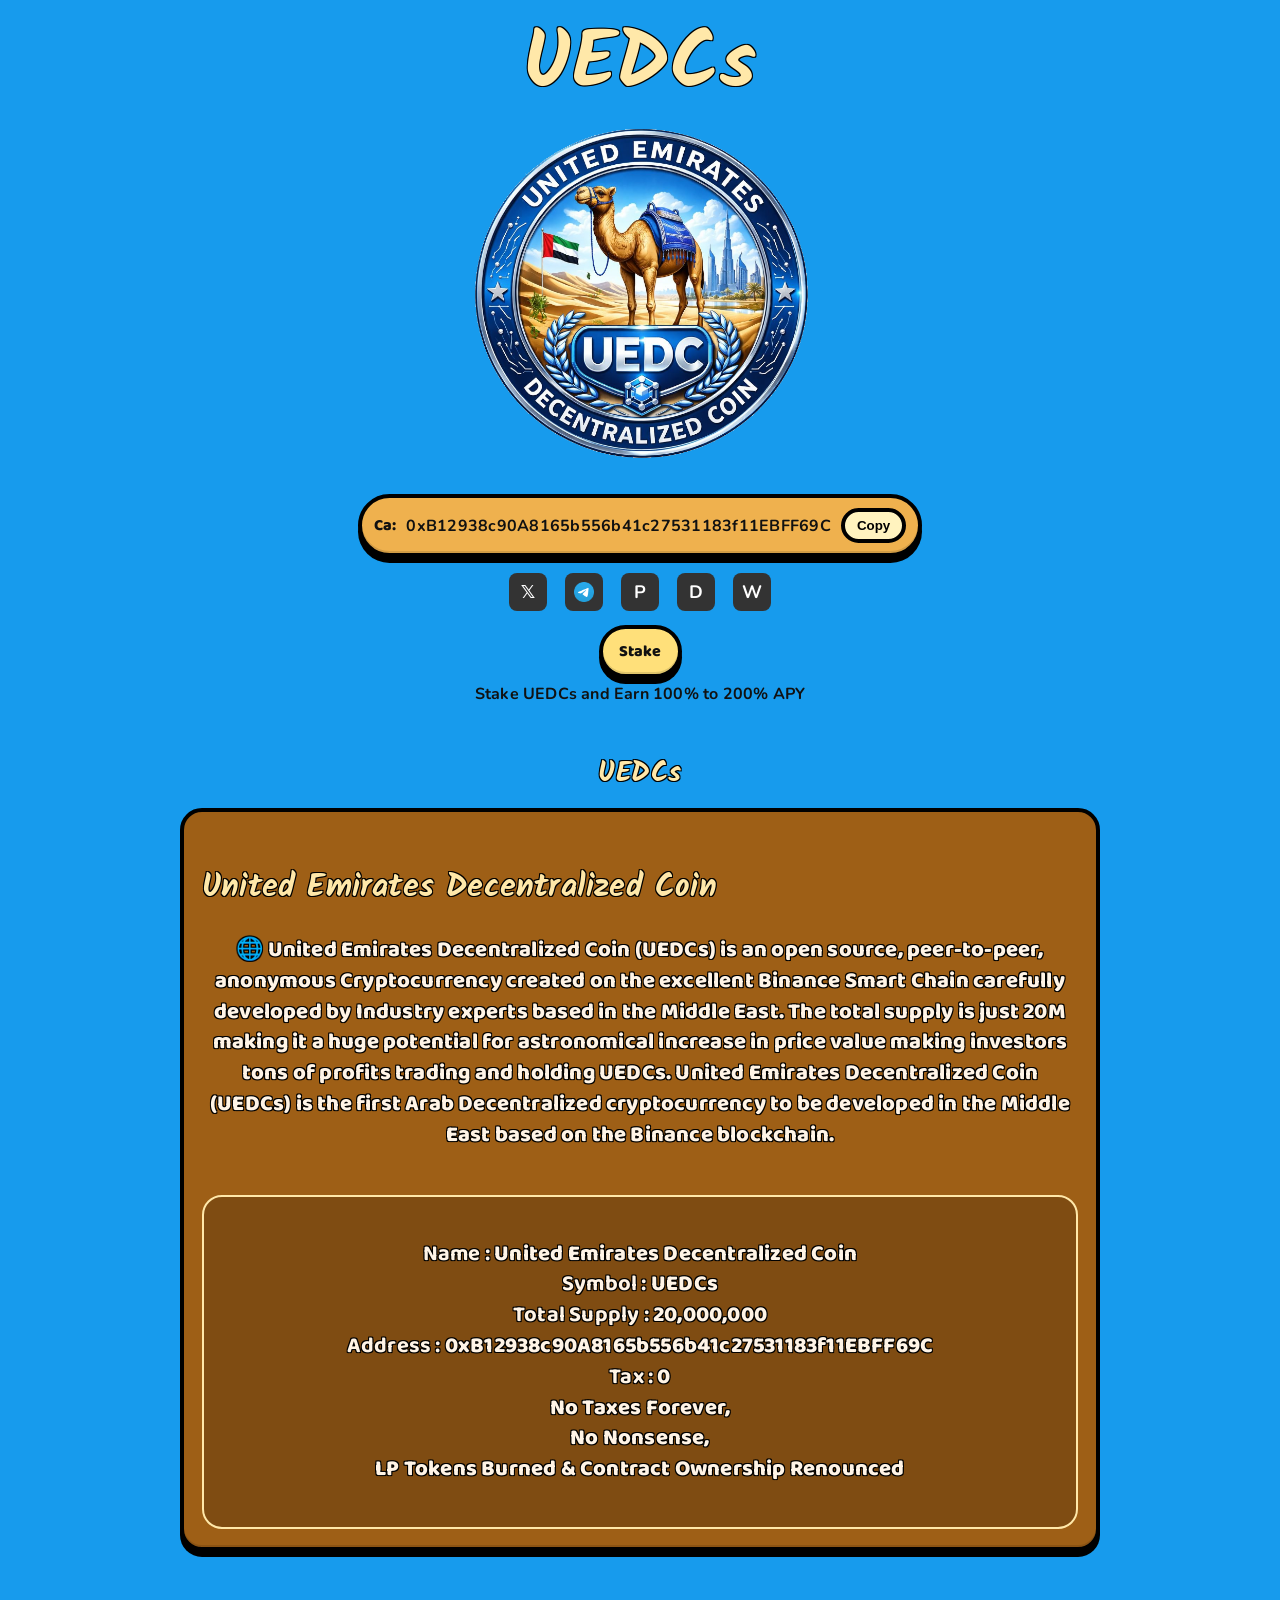
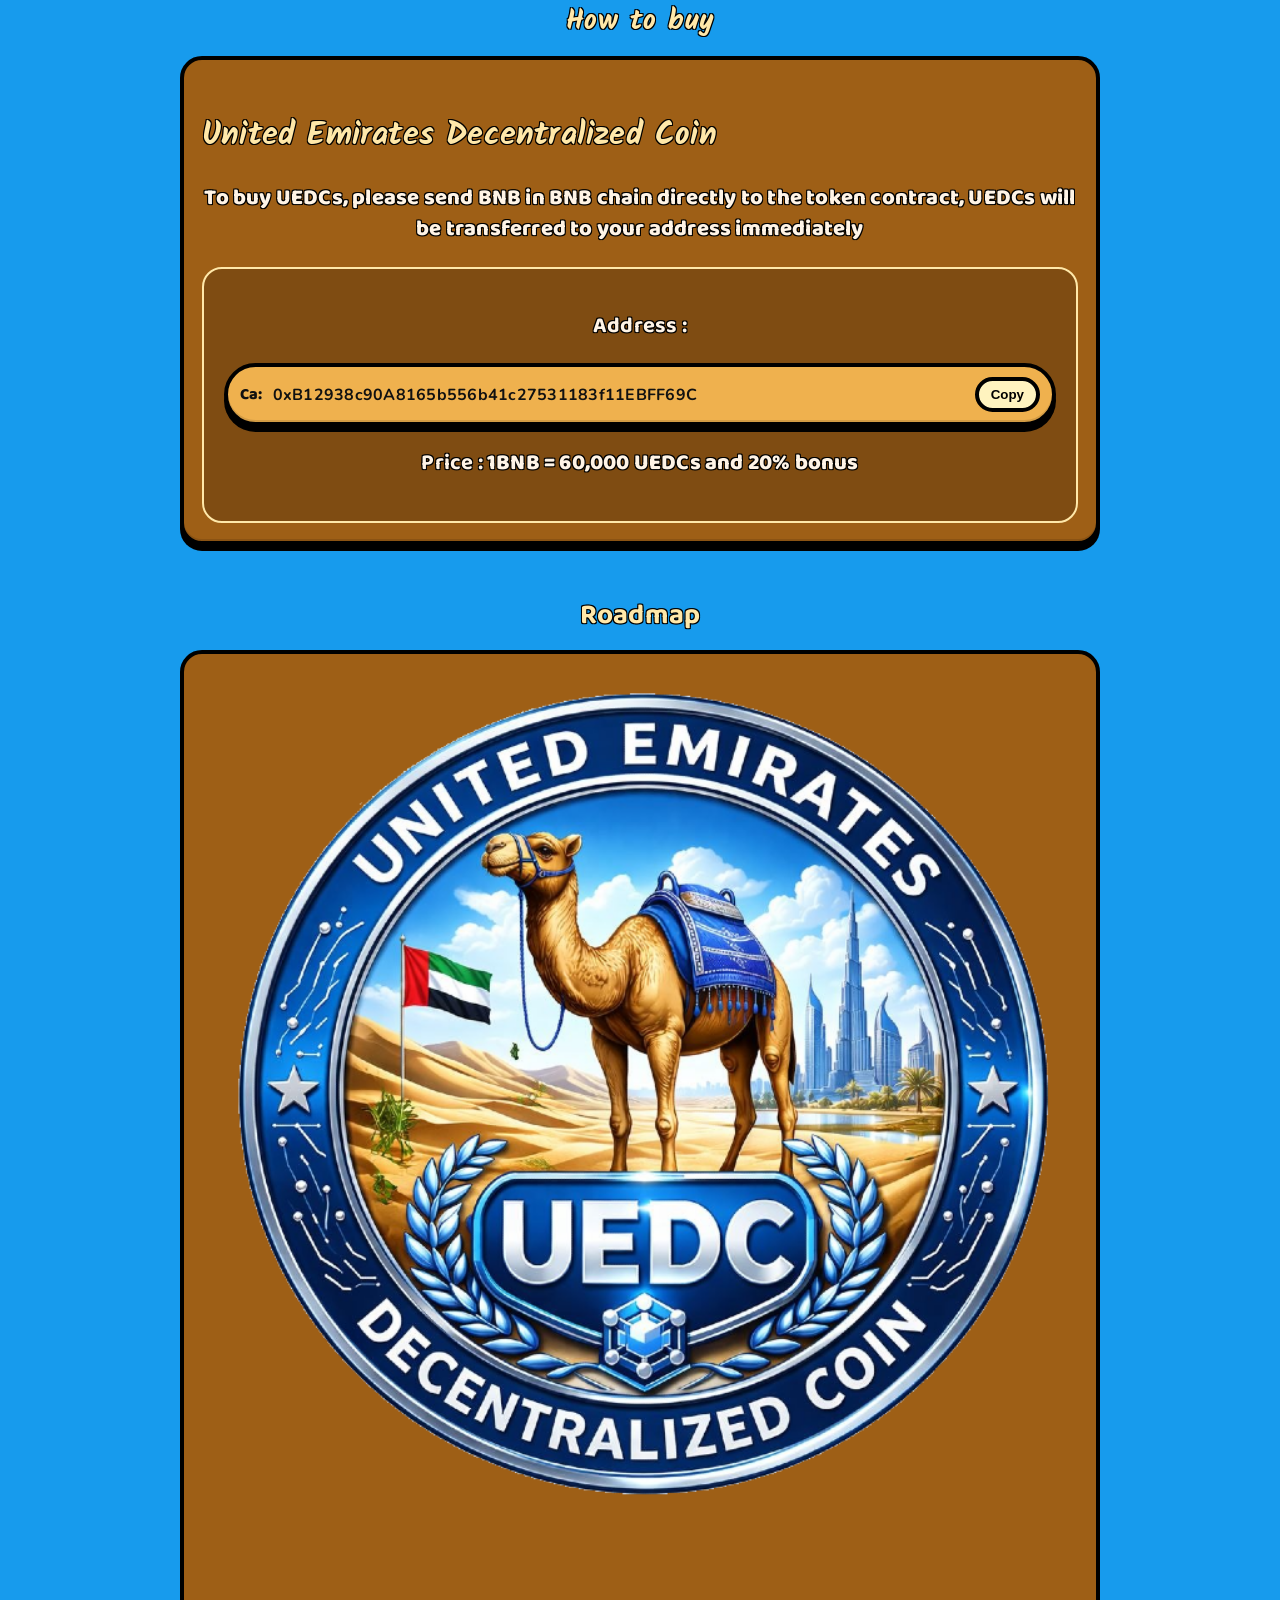
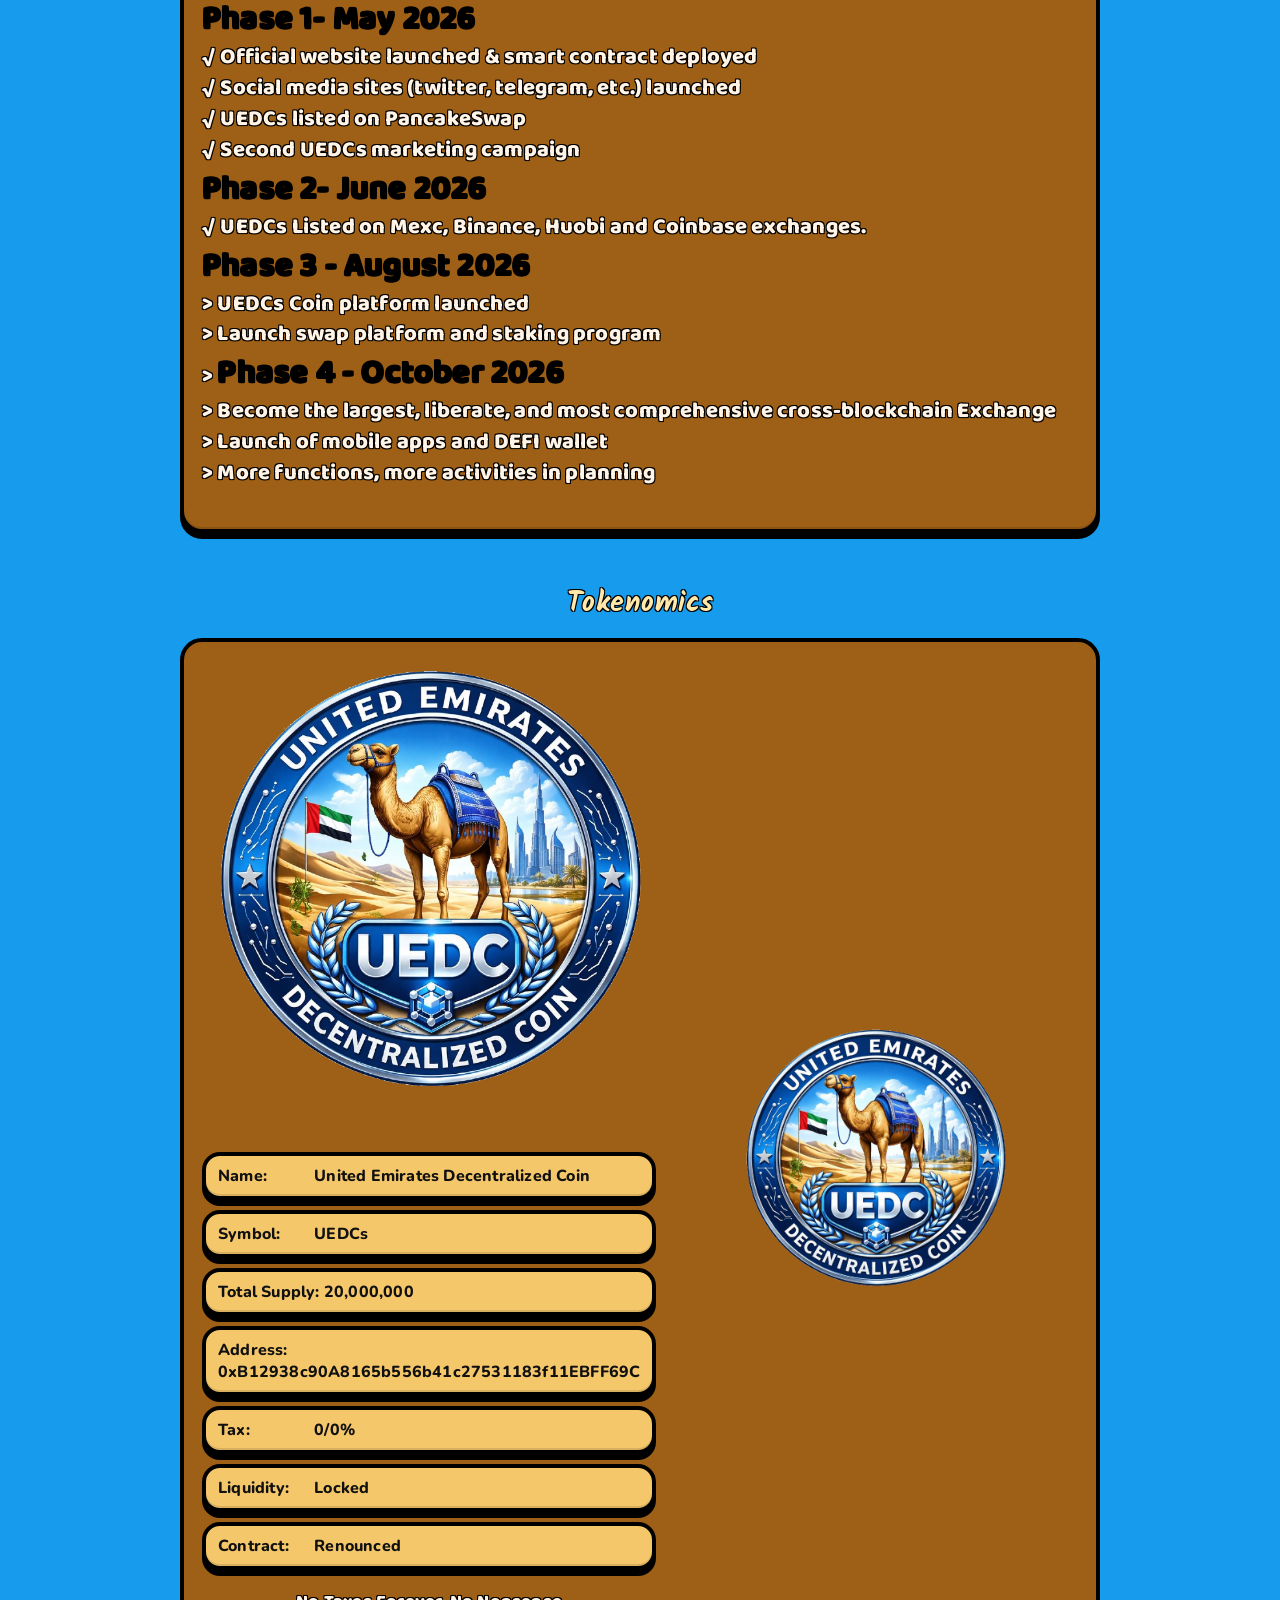
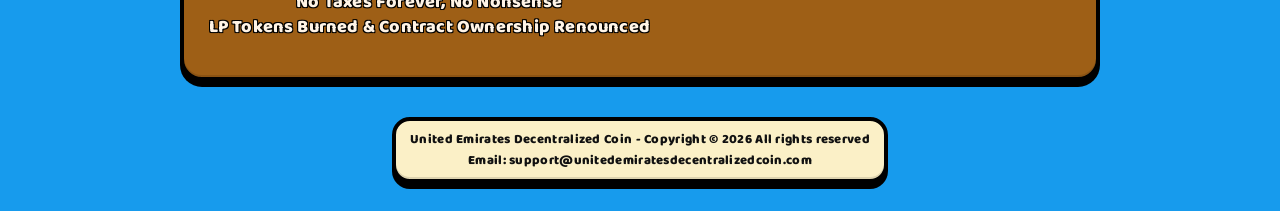
==== commit bcf152f9: "Rectify UI" ====
--- a/index.html
+++ b/index.html
@@ -254,7 +254,7 @@
       <img src="logo.png" alt="Roadmap" style="width: 100%; border-radius: 15px; margin-bottom: 20px;">
       <p class="poem" style="text-align: left;">
 
-<strong style="font-size: 1.5em; color: black;">Phase 1- April 2026</strong></br>
+<strong style="font-size: 1.5em; color: black;">Phase 1- May 2026</strong></br>
 
 √ Official website launched & smart contract deployed</br>
 
